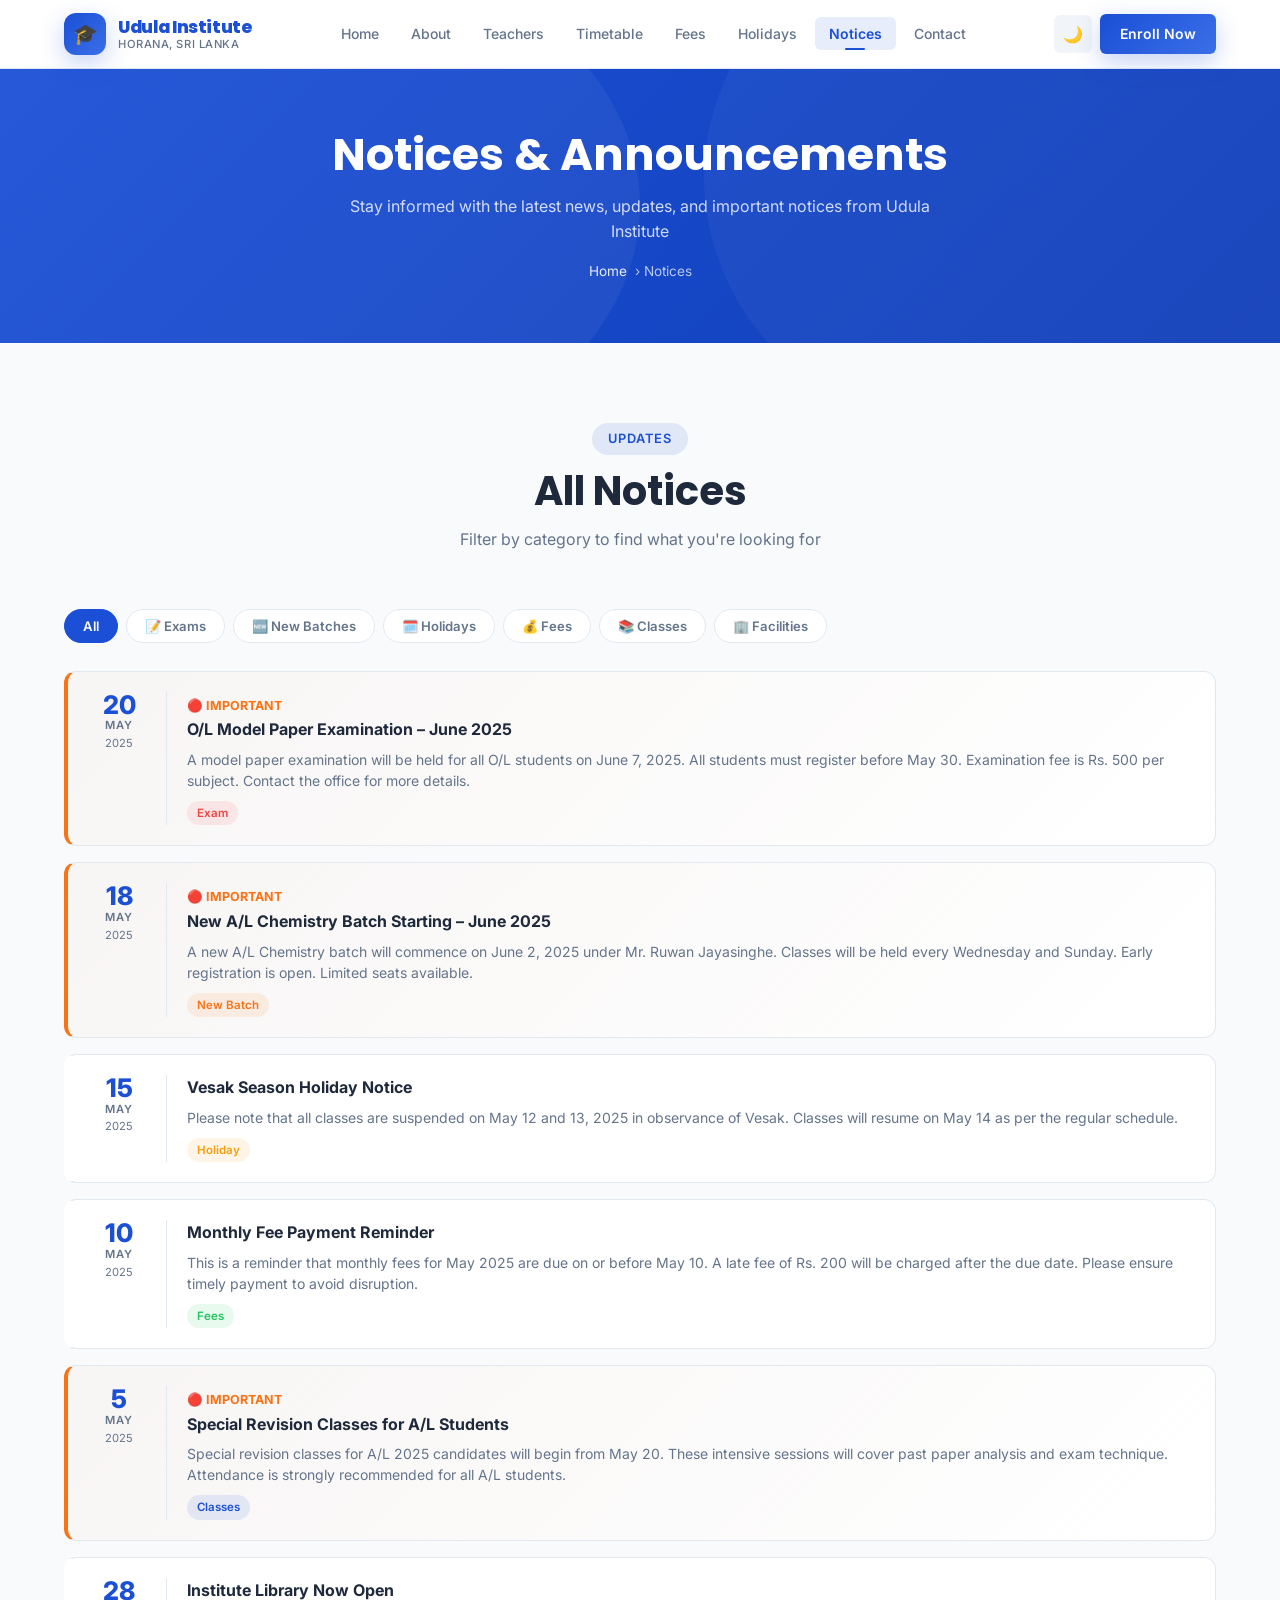
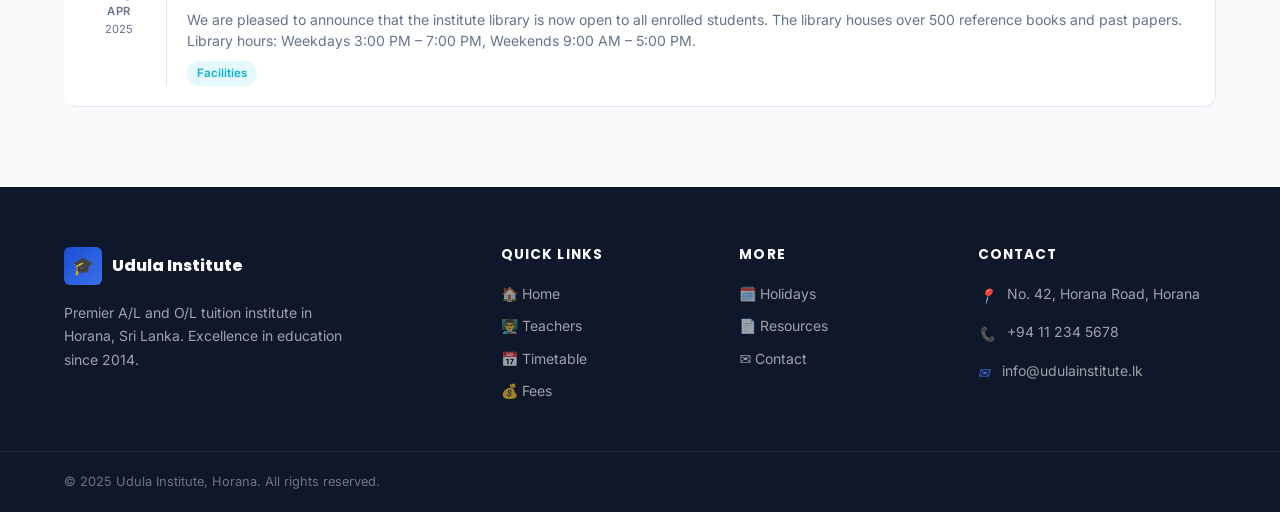
==== notices.html @ add6469d "Main Html Pages Done" ====
<!DOCTYPE html>
<html lang="en" data-theme="light">
<head>
  <meta charset="UTF-8" />
  <meta name="viewport" content="width=device-width, initial-scale=1.0" />
  <meta name="description" content="Latest notices and announcements from Udula Institute, Horana – exam alerts, new batches, holiday notices, and more." />
  <title>Notices & Announcements – Udula Institute | Horana</title>
  <link rel="icon" type="image/svg+xml" href="assets/images/favicon.svg" />
  <link rel="stylesheet" href="assets/css/style.css" />
  <link rel="stylesheet" href="assets/css/animations.css" />
</head>
<body data-page="notices">

  <nav class="navbar" id="mainNav">
    <div class="nav-container">
      <a href="index.html" class="nav-logo">
        <div class="nav-logo-icon">🎓</div>
        <div class="nav-logo-text">
          <span class="nav-logo-name">Udula Institute</span>
          <span class="nav-logo-sub">Horana, Sri Lanka</span>
        </div>
      </a>
      <ul class="nav-links">
        <li><a href="index.html" class="nav-link">Home</a></li>
        <li><a href="about.html" class="nav-link">About</a></li>
        <li><a href="teachers.html" class="nav-link">Teachers</a></li>
        <li><a href="timetable.html" class="nav-link">Timetable</a></li>
        <li><a href="fees.html" class="nav-link">Fees</a></li>
        <li><a href="holidays.html" class="nav-link">Holidays</a></li>
        <li><a href="notices.html" class="nav-link">Notices</a></li>
        <li><a href="contact.html" class="nav-link">Contact</a></li>
      </ul>
      <div class="nav-actions">
        <button class="theme-toggle" id="themeToggle">🌙</button>
        <a href="contact.html" class="nav-cta">Enroll Now</a>
        <button class="hamburger" id="hamburger" aria-label="Open menu" aria-expanded="false"><span></span><span></span><span></span></button>
      </div>
    </div>
    <div class="mobile-menu" id="mobileMenu">
      <a href="index.html" class="nav-link">Home</a>
      <a href="about.html" class="nav-link">About</a>
      <a href="teachers.html" class="nav-link">Teachers</a>
      <a href="timetable.html" class="nav-link">Timetable</a>
      <a href="fees.html" class="nav-link">Fees</a>
      <a href="holidays.html" class="nav-link">Holidays</a>
      <a href="notices.html" class="nav-link">Notices</a>
      <a href="contact.html" class="nav-link">Contact</a>
    </div>
  </nav>

  <div class="page-header">
    <h1>Notices & Announcements</h1>
    <p>Stay informed with the latest news, updates, and important notices from Udula Institute</p>
    <div class="breadcrumb"><a href="index.html">Home</a> › Notices</div>
  </div>

  <main>
    <section class="section" id="noticesSection">
      <div class="container">
        <div class="section-header">
          <span class="section-tag">Updates</span>
          <h2 class="section-title">All Notices</h2>
          <p class="section-sub">Filter by category to find what you're looking for</p>
        </div>

        <!-- Filter Bar -->
        <div class="filter-bar" id="noticeFilterBar">
          <button class="filter-btn active" data-filter="All" id="filterAll">All</button>
          <button class="filter-btn" data-filter="Exam" id="filterExam">📝 Exams</button>
          <button class="filter-btn" data-filter="New Batch" id="filterNewBatch">🆕 New Batches</button>
          <button class="filter-btn" data-filter="Holiday" id="filterHoliday">🗓️ Holidays</button>
          <button class="filter-btn" data-filter="Fees" id="filterFees">💰 Fees</button>
          <button class="filter-btn" data-filter="Classes" id="filterClasses">📚 Classes</button>
          <button class="filter-btn" data-filter="Facilities" id="filterFacilities">🏢 Facilities</button>
        </div>

        <div class="announcements-grid" id="noticesContainer">
          <div class="skeleton" style="height:110px;border-radius:12px;"></div>
          <div class="skeleton" style="height:110px;border-radius:12px;"></div>
          <div class="skeleton" style="height:110px;border-radius:12px;"></div>
          <div class="skeleton" style="height:110px;border-radius:12px;"></div>
        </div>
      </div>
    </section>
  </main>

  <footer class="footer">
    <div class="container">
      <div class="footer-grid">
        <div class="footer-brand">
          <div class="footer-logo"><div class="footer-logo-icon">🎓</div><span class="footer-logo-name">Udula Institute</span></div>
          <p>Premier A/L and O/L tuition institute in Horana, Sri Lanka. Excellence in education since 2014.</p>
        </div>
        <div class="footer-col"><h4>Quick Links</h4><ul class="footer-links">
          <li><a href="index.html" class="footer-link">🏠 Home</a></li>
          <li><a href="teachers.html" class="footer-link">👨‍🏫 Teachers</a></li>
          <li><a href="timetable.html" class="footer-link">📅 Timetable</a></li>
          <li><a href="fees.html" class="footer-link">💰 Fees</a></li>
        </ul></div>
        <div class="footer-col"><h4>More</h4><ul class="footer-links">
          <li><a href="holidays.html" class="footer-link">🗓️ Holidays</a></li>
          <li><a href="resources.html" class="footer-link">📄 Resources</a></li>
          <li><a href="contact.html" class="footer-link">✉️ Contact</a></li>
        </ul></div>
        <div class="footer-col"><h4>Contact</h4>
          <div class="footer-contact-item"><i>📍</i><span>No. 42, Horana Road, Horana</span></div>
          <div class="footer-contact-item"><i>📞</i><span>+94 11 234 5678</span></div>
          <div class="footer-contact-item"><i>✉️</i><span>info@udulainstitute.lk</span></div>
        </div>
      </div>
    </div>
    <div class="footer-bottom">
      <div class="container" style="display:flex;justify-content:space-between;flex-wrap:wrap;gap:12px;width:100%;">
        <span>© 2025 Udula Institute, Horana. All rights reserved.</span>
      </div>
    </div>
  </footer>

  <script src="assets/js/main.js"></script>
  <script src="assets/js/pages.js"></script>
</body>
</html>
---- assets/css/style.css ----
/* ===================================================
   Udula Institute - Main Stylesheet
   Modern Education UI - Professional & Clean
   =================================================== */

/* ---- Google Fonts ---- */
@import url('https://fonts.googleapis.com/css2?family=Inter:wght@300;400;500;600;700;800;900&family=Poppins:wght@400;500;600;700;800&display=swap');

/* ---- CSS Custom Properties (Design Tokens) ---- */
:root {
  /* Color Palette */
  --primary: #1a4fd6;
  --primary-dark: #1240b8;
  --primary-light: #3b6fe8;
  --secondary: #f97316;
  --secondary-dark: #ea6906;
  --accent: #06b6d4;
  --success: #22c55e;
  --warning: #f59e0b;
  --danger: #ef4444;

  /* Neutral Colors */
  --white: #ffffff;
  --gray-50: #f8fafc;
  --gray-100: #f1f5f9;
  --gray-200: #e2e8f0;
  --gray-300: #cbd5e1;
  --gray-400: #94a3b8;
  --gray-500: #64748b;
  --gray-600: #475569;
  --gray-700: #334155;
  --gray-800: #1e293b;
  --gray-900: #0f172a;

  /* Dark Mode Colors */
  --dark-bg: #0f172a;
  --dark-surface: #1e293b;
  --dark-card: #253047;
  --dark-border: #334155;
  --dark-text: #e2e8f0;
  --dark-text-muted: #94a3b8;

  /* Typography */
  --font-primary: 'Inter', system-ui, sans-serif;
  --font-heading: 'Poppins', system-ui, sans-serif;

  /* Spacing */
  --section-padding: 80px 0;
  --container-max: 1200px;

  /* Shadows */
  --shadow-sm: 0 1px 3px rgba(0,0,0,0.08);
  --shadow-md: 0 4px 16px rgba(0,0,0,0.1);
  --shadow-lg: 0 8px 32px rgba(0,0,0,0.12);
  --shadow-xl: 0 20px 60px rgba(0,0,0,0.15);
  --shadow-primary: 0 8px 24px rgba(26,79,214,0.25);

  /* Border Radius */
  --radius-sm: 6px;
  --radius-md: 12px;
  --radius-lg: 20px;
  --radius-xl: 28px;
  --radius-full: 9999px;

  /* Transitions */
  --transition: 0.3s ease;
  --transition-fast: 0.15s ease;
  --transition-slow: 0.5s ease;

  /* Active theme (light by default) */
  --bg: var(--gray-50);
  --surface: var(--white);
  --card-bg: var(--white);
  --text: var(--gray-800);
  --text-muted: var(--gray-500);
  --border: var(--gray-200);
  --nav-bg: rgba(255,255,255,0.95);
}

/* ---- Dark Mode ---- */
[data-theme="dark"] {
  --bg: var(--dark-bg);
  --surface: var(--dark-surface);
  --card-bg: var(--dark-card);
  --text: var(--dark-text);
  --text-muted: var(--dark-text-muted);
  --border: var(--dark-border);
  --nav-bg: rgba(15,23,42,0.95);
  --gray-100: #1e293b;
  --gray-200: #334155;
  --gray-50: #0f172a;
}

/* ---- Base Reset & Body ---- */
*, *::before, *::after {
  margin: 0;
  padding: 0;
  box-sizing: border-box;
}

html {
  scroll-behavior: smooth;
  font-size: 16px;
}

body {
  font-family: var(--font-primary);
  background-color: var(--bg);
  color: var(--text);
  line-height: 1.6;
  transition: background-color var(--transition), color var(--transition);
  overflow-x: hidden;
}

img { max-width: 100%; height: auto; display: block; }
a { text-decoration: none; color: inherit; }
ul { list-style: none; }
button { cursor: pointer; font-family: inherit; }

/* ---- Typography ---- */
h1, h2, h3, h4, h5, h6 {
  font-family: var(--font-heading);
  font-weight: 700;
  line-height: 1.2;
  color: var(--text);
}

/* ---- Container ---- */
.container {
  max-width: var(--container-max);
  margin: 0 auto;
  padding: 0 24px;
}

/* ===================================================
   NAVBAR
   =================================================== */
.navbar {
  position: fixed;
  top: 0;
  left: 0;
  right: 0;
  z-index: 1000;
  background: var(--nav-bg);
  backdrop-filter: blur(16px);
  -webkit-backdrop-filter: blur(16px);
  border-bottom: 1px solid var(--border);
  transition: all var(--transition);
}

.navbar.scrolled {
  box-shadow: var(--shadow-md);
}

.nav-container {
  max-width: var(--container-max);
  margin: 0 auto;
  padding: 0 24px;
  display: flex;
  align-items: center;
  justify-content: space-between;
  height: 68px;
}

.nav-logo {
  display: flex;
  align-items: center;
  gap: 12px;
  text-decoration: none;
}

.nav-logo-icon {
  width: 42px;
  height: 42px;
  background: linear-gradient(135deg, var(--primary), var(--primary-light));
  border-radius: var(--radius-md);
  display: flex;
  align-items: center;
  justify-content: center;
  color: white;
  font-size: 20px;
  box-shadow: var(--shadow-primary);
  flex-shrink: 0;
}

.nav-logo-text {
  display: flex;
  flex-direction: column;
  line-height: 1.1;
}

.nav-logo-name {
  font-family: var(--font-heading);
  font-size: 1.1rem;
  font-weight: 800;
  color: var(--primary);
  letter-spacing: -0.02em;
}

.nav-logo-sub {
  font-size: 0.7rem;
  color: var(--text-muted);
  font-weight: 500;
  letter-spacing: 0.05em;
  text-transform: uppercase;
}

.nav-links {
  display: flex;
  align-items: center;
  gap: 4px;
}

.nav-link {
  padding: 8px 14px;
  border-radius: var(--radius-sm);
  font-size: 0.875rem;
  font-weight: 500;
  color: var(--text-muted);
  transition: all var(--transition-fast);
  position: relative;
}

.nav-link:hover {
  color: var(--primary);
  background: rgba(26,79,214,0.07);
}

.nav-link.active {
  color: var(--primary);
  background: rgba(26,79,214,0.1);
  font-weight: 600;
}

.nav-link.active::after {
  content: '';
  position: absolute;
  bottom: 0;
  left: 50%;
  transform: translateX(-50%);
  width: 20px;
  height: 2px;
  background: var(--primary);
  border-radius: var(--radius-full);
}

.nav-actions {
  display: flex;
  align-items: center;
  gap: 8px;
}

.theme-toggle {
  width: 38px;
  height: 38px;
  border: none;
  background: var(--gray-100);
  border-radius: var(--radius-sm);
  display: flex;
  align-items: center;
  justify-content: center;
  color: var(--text-muted);
  font-size: 1rem;
  transition: all var(--transition-fast);
}

.theme-toggle:hover {
  background: var(--gray-200);
  color: var(--text);
}

.nav-cta {
  padding: 9px 20px;
  background: linear-gradient(135deg, var(--primary), var(--primary-light));
  color: white;
  border: none;
  border-radius: var(--radius-sm);
  font-size: 0.875rem;
  font-weight: 600;
  transition: all var(--transition-fast);
  box-shadow: var(--shadow-primary);
  text-decoration: none;
}

.nav-cta:hover {
  transform: translateY(-1px);
  box-shadow: 0 12px 28px rgba(26,79,214,0.3);
}

/* Hamburger */
.hamburger {
  display: none;
  flex-direction: column;
  gap: 5px;
  background: none;
  border: none;
  padding: 6px;
  border-radius: var(--radius-sm);
}

.hamburger span {
  display: block;
  width: 24px;
  height: 2px;
  background: var(--text);
  border-radius: 2px;
  transition: all var(--transition-fast);
}

.hamburger.open span:nth-child(1) { transform: translateY(7px) rotate(45deg); }
.hamburger.open span:nth-child(2) { opacity: 0; }
.hamburger.open span:nth-child(3) { transform: translateY(-7px) rotate(-45deg); }

/* Mobile Menu */
.mobile-menu {
  display: none;
  position: fixed;
  top: 68px;
  left: 0;
  right: 0;
  background: var(--surface);
  border-bottom: 1px solid var(--border);
  padding: 16px 24px;
  z-index: 999;
  box-shadow: var(--shadow-lg);
  flex-direction: column;
  gap: 4px;
}

.mobile-menu.open { display: flex; }
.mobile-menu .nav-link { padding: 12px 16px; font-size: 0.95rem; }

/* ===================================================
   PAGE HEADER (Inner Pages)
   =================================================== */
.page-header {
  margin-top: 68px;
  background: linear-gradient(135deg, var(--primary) 0%, var(--primary-dark) 100%);
  padding: 60px 24px;
  text-align: center;
  color: white;
  position: relative;
  overflow: hidden;
}

.page-header::before {
  content: '';
  position: absolute;
  top: -50%;
  left: -10%;
  width: 60%;
  height: 200%;
  background: rgba(255,255,255,0.05);
  border-radius: 50%;
  pointer-events: none;
}

.page-header::after {
  content: '';
  position: absolute;
  bottom: -40%;
  right: -5%;
  width: 50%;
  height: 200%;
  background: rgba(255,255,255,0.04);
  border-radius: 50%;
  pointer-events: none;
}

.page-header h1 {
  font-size: clamp(1.8rem, 4vw, 2.8rem);
  color: white;
  margin-bottom: 12px;
  position: relative;
  z-index: 1;
}

.page-header p {
  font-size: 1rem;
  color: rgba(255,255,255,0.8);
  max-width: 600px;
  margin: 0 auto;
  position: relative;
  z-index: 1;
}

.breadcrumb {
  display: flex;
  align-items: center;
  justify-content: center;
  gap: 8px;
  margin-top: 16px;
  font-size: 0.85rem;
  color: rgba(255,255,255,0.7);
  position: relative;
  z-index: 1;
}

.breadcrumb a { color: rgba(255,255,255,0.9); }
.breadcrumb a:hover { color: white; }

/* ===================================================
   SECTION STYLES
   =================================================== */
.section {
  padding: var(--section-padding);
}

.section-alt { background: var(--gray-50); }
[data-theme="dark"] .section-alt { background: var(--dark-surface); }

.section-header {
  text-align: center;
  margin-bottom: 56px;
}

.section-tag {
  display: inline-block;
  padding: 6px 16px;
  background: rgba(26,79,214,0.1);
  color: var(--primary);
  border-radius: var(--radius-full);
  font-size: 0.8rem;
  font-weight: 600;
  letter-spacing: 0.08em;
  text-transform: uppercase;
  margin-bottom: 12px;
}

.section-title {
  font-size: clamp(1.8rem, 3.5vw, 2.5rem);
  color: var(--text);
  margin-bottom: 12px;
}

.section-sub {
  color: var(--text-muted);
  font-size: 1rem;
  max-width: 560px;
  margin: 0 auto;
}

/* ===================================================
   HERO SECTION (Homepage)
   =================================================== */
.hero {
  margin-top: 68px;
  min-height: calc(100vh - 68px);
  background: linear-gradient(135deg, #0f1f6e 0%, #1a4fd6 50%, #1e6ef4 100%);
  display: flex;
  align-items: center;
  position: relative;
  overflow: hidden;
}

.hero-bg-pattern {
  position: absolute;
  inset: 0;
  background-image:
    radial-gradient(circle at 20% 50%, rgba(255,255,255,0.06) 0%, transparent 50%),
    radial-gradient(circle at 80% 20%, rgba(255,255,255,0.04) 0%, transparent 40%),
    radial-gradient(circle at 60% 80%, rgba(249,115,22,0.12) 0%, transparent 40%);
  pointer-events: none;
}

.hero-grid {
  position: absolute;
  inset: 0;
  background-image: linear-gradient(rgba(255,255,255,0.03) 1px, transparent 1px),
                    linear-gradient(90deg, rgba(255,255,255,0.03) 1px, transparent 1px);
  background-size: 60px 60px;
  pointer-events: none;
}

.hero-container {
  max-width: var(--container-max);
  margin: 0 auto;
  padding: 60px 24px;
  display: grid;
  grid-template-columns: 1fr 1fr;
  gap: 60px;
  align-items: center;
  position: relative;
  z-index: 1;
}

.hero-badge {
  display: inline-flex;
  align-items: center;
  gap: 8px;
  padding: 8px 16px;
  background: rgba(255,255,255,0.15);
  backdrop-filter: blur(8px);
  border: 1px solid rgba(255,255,255,0.2);
  border-radius: var(--radius-full);
  color: white;
  font-size: 0.8rem;
  font-weight: 600;
  margin-bottom: 24px;
  letter-spacing: 0.03em;
}

.hero-badge span { color: #fbbf24; }

.hero-title {
  font-size: clamp(2rem, 4.5vw, 3.6rem);
  color: white;
  line-height: 1.1;
  margin-bottom: 20px;
  letter-spacing: -0.02em;
}

.hero-title .highlight {
  color: #fbbf24;
  position: relative;
}

.hero-desc {
  font-size: 1.05rem;
  color: rgba(255,255,255,0.8);
  margin-bottom: 36px;
  line-height: 1.7;
}

.hero-actions {
  display: flex;
  gap: 14px;
  flex-wrap: wrap;
}

.btn {
  display: inline-flex;
  align-items: center;
  gap: 8px;
  padding: 13px 28px;
  border-radius: var(--radius-md);
  font-weight: 600;
  font-size: 0.9rem;
  transition: all var(--transition);
  border: 2px solid transparent;
  text-decoration: none;
}

.btn-primary {
  background: white;
  color: var(--primary);
  box-shadow: 0 8px 24px rgba(0,0,0,0.15);
}

.btn-primary:hover {
  transform: translateY(-2px);
  box-shadow: 0 16px 36px rgba(0,0,0,0.2);
}

.btn-outline-white {
  background: transparent;
  color: white;
  border-color: rgba(255,255,255,0.4);
}

.btn-outline-white:hover {
  background: rgba(255,255,255,0.1);
  border-color: white;
}

.btn-blue {
  background: linear-gradient(135deg, var(--primary), var(--primary-light));
  color: white;
  box-shadow: var(--shadow-primary);
}

.btn-blue:hover {
  transform: translateY(-2px);
  box-shadow: 0 12px 30px rgba(26,79,214,0.35);
}

.btn-outline {
  background: transparent;
  color: var(--primary);
  border-color: var(--primary);
}

.btn-outline:hover {
  background: var(--primary);
  color: white;
}

/* Hero Stats */
.hero-stats {
  display: flex;
  gap: 28px;
  margin-top: 40px;
  padding-top: 32px;
  border-top: 1px solid rgba(255,255,255,0.15);
}

.stat-item { text-align: center; }
.stat-num {
  font-size: 1.8rem;
  font-weight: 800;
  color: white;
  font-family: var(--font-heading);
}
.stat-label {
  font-size: 0.75rem;
  color: rgba(255,255,255,0.65);
  margin-top: 2px;
  font-weight: 500;
}

/* Hero Visual */
.hero-visual {
  display: flex;
  justify-content: center;
  align-items: center;
}

.hero-card-stack {
  position: relative;
  width: 400px;
  height: 420px;
}

.h-card {
  position: absolute;
  background: rgba(255,255,255,0.12);
  backdrop-filter: blur(16px);
  border: 1px solid rgba(255,255,255,0.2);
  border-radius: var(--radius-xl);
  padding: 24px;
  color: white;
}

.h-card-main {
  width: 320px;
  top: 50%;
  left: 50%;
  transform: translate(-50%, -50%);
  z-index: 3;
  background: rgba(255,255,255,0.18);
}

.h-card-back1 {
  width: 280px;
  top: 20px;
  left: 10px;
  z-index: 1;
  opacity: 0.5;
}

.h-card-back2 {
  width: 280px;
  bottom: 20px;
  right: 10px;
  z-index: 2;
  opacity: 0.7;
}

.h-card-icon {
  width: 48px;
  height: 48px;
  background: rgba(255,255,255,0.2);
  border-radius: var(--radius-md);
  display: flex;
  align-items: center;
  justify-content: center;
  font-size: 1.5rem;
  margin-bottom: 16px;
}

.h-card-title { font-size: 1rem; font-weight: 700; margin-bottom: 8px; }
.h-card-sub { font-size: 0.8rem; color: rgba(255,255,255,0.7); margin-bottom: 16px; }

.h-card-list { display: flex; flex-direction: column; gap: 8px; }
.h-card-item {
  display: flex;
  align-items: center;
  gap: 8px;
  font-size: 0.82rem;
  color: rgba(255,255,255,0.85);
}
.h-card-dot {
  width: 8px;
  height: 8px;
  border-radius: 50%;
  flex-shrink: 0;
}

/* Floating animation */
@keyframes float {
  0%, 100% { transform: translate(-50%, -50%) translateY(0); }
  50% { transform: translate(-50%, -50%) translateY(-12px); }
}
.h-card-main { animation: float 4s ease-in-out infinite; }

/* ===================================================
   FEATURES / QUICK LINKS (Homepage)
   =================================================== */
.quick-links-grid {
  display: grid;
  grid-template-columns: repeat(auto-fit, minmax(200px, 1fr));
  gap: 20px;
}

.quick-link-card {
  background: var(--card-bg);
  border: 1px solid var(--border);
  border-radius: var(--radius-lg);
  padding: 28px 24px;
  text-align: center;
  text-decoration: none;
  color: var(--text);
  transition: all var(--transition);
  position: relative;
  overflow: hidden;
}

.quick-link-card::before {
  content: '';
  position: absolute;
  top: 0;
  left: 0;
  right: 0;
  height: 3px;
  background: linear-gradient(135deg, var(--primary), var(--accent));
  transform: scaleX(0);
  transition: transform var(--transition);
}

.quick-link-card:hover::before { transform: scaleX(1); }

.quick-link-card:hover {
  transform: translateY(-6px);
  box-shadow: var(--shadow-lg);
  border-color: var(--primary);
}

.ql-icon {
  width: 56px;
  height: 56px;
  border-radius: var(--radius-md);
  display: flex;
  align-items: center;
  justify-content: center;
  font-size: 1.6rem;
  margin: 0 auto 16px;
  transition: transform var(--transition);
}

.quick-link-card:hover .ql-icon { transform: scale(1.1); }

.ql-title {
  font-size: 0.95rem;
  font-weight: 700;
  margin-bottom: 6px;
}

.ql-desc {
  font-size: 0.8rem;
  color: var(--text-muted);
  line-height: 1.4;
}

/* ===================================================
   ANNOUNCEMENTS
   =================================================== */
.announcements-grid {
  display: grid;
  gap: 16px;
}

.announcement-card {
  background: var(--card-bg);
  border: 1px solid var(--border);
  border-radius: var(--radius-md);
  padding: 20px 24px;
  display: flex;
  gap: 20px;
  align-items: flex-start;
  transition: all var(--transition-fast);
  border-left: 4px solid transparent;
}

.announcement-card:hover {
  box-shadow: var(--shadow-md);
  border-left-color: var(--primary);
}

.announcement-card.important {
  border-left-color: var(--secondary);
  background: linear-gradient(135deg, rgba(249,115,22,0.03), var(--card-bg));
}

.ann-date {
  flex-shrink: 0;
  text-align: center;
  min-width: 54px;
}

.ann-day { font-size: 1.6rem; font-weight: 800; color: var(--primary); line-height: 1; }
.ann-month { font-size: 0.7rem; font-weight: 600; color: var(--text-muted); text-transform: uppercase; letter-spacing: 0.08em; }
.ann-year { font-size: 0.7rem; color: var(--text-muted); }

.ann-divider {
  width: 1px;
  background: var(--border);
  align-self: stretch;
  flex-shrink: 0;
}

.ann-body { flex: 1; }
.ann-title { font-size: 1rem; font-weight: 700; margin-bottom: 6px; color: var(--text); }
.ann-text { font-size: 0.875rem; color: var(--text-muted); line-height: 1.5; }

.ann-badge {
  display: inline-block;
  padding: 3px 10px;
  border-radius: var(--radius-full);
  font-size: 0.72rem;
  font-weight: 600;
  margin-top: 10px;
}

.badge-exam { background: rgba(239,68,68,0.1); color: var(--danger); }
.badge-holiday { background: rgba(245,158,11,0.1); color: var(--warning); }
.badge-fees { background: rgba(34,197,94,0.1); color: var(--success); }
.badge-classes { background: rgba(26,79,214,0.1); color: var(--primary); }
.badge-facilities { background: rgba(6,182,212,0.1); color: var(--accent); }
.badge-new { background: rgba(249,115,22,0.1); color: var(--secondary); }

/* ===================================================
   TEACHER CARDS
   =================================================== */
.teachers-grid {
  display: grid;
  grid-template-columns: repeat(auto-fill, minmax(280px, 1fr));
  gap: 24px;
}

.teacher-card {
  background: var(--card-bg);
  border: 1px solid var(--border);
  border-radius: var(--radius-lg);
  overflow: hidden;
  transition: all var(--transition);
}

.teacher-card:hover {
  transform: translateY(-6px);
  box-shadow: var(--shadow-lg);
}

.teacher-card-top {
  height: 100px;
  display: flex;
  align-items: flex-end;
  justify-content: center;
  padding-bottom: 0;
  position: relative;
}

.teacher-avatar {
  width: 88px;
  height: 88px;
  border-radius: 50%;
  border: 4px solid var(--card-bg);
  background: var(--gray-100);
  display: flex;
  align-items: center;
  justify-content: center;
  font-size: 2rem;
  font-weight: 700;
  color: white;
  margin-top: -44px;
  position: relative;
  z-index: 1;
  overflow: hidden;
  flex-shrink: 0;
}

.teacher-avatar img {
  width: 100%;
  height: 100%;
  object-fit: cover;
}

.teacher-card-body {
  padding: 16px 20px 20px;
  text-align: center;
}

.teacher-name { font-size: 1rem; font-weight: 700; margin-bottom: 4px; }

.teacher-subject {
  display: inline-block;
  padding: 4px 12px;
  background: rgba(26,79,214,0.1);
  color: var(--primary);
  border-radius: var(--radius-full);
  font-size: 0.78rem;
  font-weight: 600;
  margin-bottom: 12px;
}

.teacher-qual { font-size: 0.8rem; color: var(--text-muted); margin-bottom: 4px; }
.teacher-exp {
  font-size: 0.78rem;
  color: var(--text-muted);
  display: flex;
  align-items: center;
  justify-content: center;
  gap: 4px;
  margin-bottom: 12px;
}

.teacher-bio {
  font-size: 0.82rem;
  color: var(--text-muted);
  line-height: 1.5;
  border-top: 1px solid var(--border);
  padding-top: 12px;
  text-align: left;
}

/* Tab System */
.tabs {
  display: flex;
  gap: 8px;
  margin-bottom: 36px;
  background: var(--gray-100);
  padding: 4px;
  border-radius: var(--radius-md);
  width: fit-content;
}

.tab-btn {
  padding: 10px 24px;
  border: none;
  background: transparent;
  border-radius: var(--radius-sm);
  font-size: 0.875rem;
  font-weight: 600;
  color: var(--text-muted);
  transition: all var(--transition-fast);
}

.tab-btn.active {
  background: var(--primary);
  color: white;
  box-shadow: var(--shadow-primary);
}

.tab-btn:hover:not(.active) {
  background: var(--gray-200);
  color: var(--text);
}

.tab-content { display: none; }
.tab-content.active { display: block; }

/* ===================================================
   STREAM BADGE for Teacher Cards
   =================================================== */
.stream-badge-al {
  background: rgba(26,79,214,0.08);
  color: var(--primary);
}
.stream-badge-ol {
  background: rgba(6,182,212,0.1);
  color: var(--accent);
}

/* ===================================================
   TIMETABLE
   =================================================== */
.timetable-wrapper {
  overflow-x: auto;
  border-radius: var(--radius-lg);
  box-shadow: var(--shadow-md);
  border: 1px solid var(--border);
}

table {
  width: 100%;
  border-collapse: collapse;
  background: var(--card-bg);
  font-size: 0.875rem;
}

thead {
  background: linear-gradient(135deg, var(--primary), var(--primary-light));
  color: white;
}

thead th {
  padding: 14px 16px;
  text-align: left;
  font-weight: 600;
  font-size: 0.8rem;
  letter-spacing: 0.05em;
  text-transform: uppercase;
  color: white;
}

tbody tr {
  border-bottom: 1px solid var(--border);
  transition: background var(--transition-fast);
}

tbody tr:hover { background: rgba(26,79,214,0.04); }
tbody tr:last-child { border-bottom: none; }

tbody td {
  padding: 14px 16px;
  color: var(--text);
  vertical-align: middle;
}

.tt-day {
  font-weight: 700;
  color: var(--primary);
}

.tt-subject {
  font-weight: 600;
}

.tt-teacher { color: var(--text-muted); font-size: 0.82rem; }
.tt-hall { color: var(--text-muted); font-size: 0.82rem; }

.medium-badge {
  display: inline-block;
  padding: 3px 10px;
  border-radius: var(--radius-full);
  font-size: 0.72rem;
  font-weight: 600;
}

.medium-sinhala { background: rgba(34,197,94,0.1); color: var(--success); }
.medium-english { background: rgba(6,182,212,0.1); color: var(--accent); }

/* Group Headers in table */
.group-header td {
  background: var(--gray-100);
  font-weight: 700;
  font-size: 0.8rem;
  letter-spacing: 0.05em;
  text-transform: uppercase;
  color: var(--text-muted);
  padding: 10px 16px;
}
[data-theme="dark"] .group-header td { background: var(--dark-card); }

/* ===================================================
   FEES TABLE
   =================================================== */
.fee-table-card {
  background: var(--card-bg);
  border: 1px solid var(--border);
  border-radius: var(--radius-lg);
  overflow: hidden;
  box-shadow: var(--shadow-md);
  margin-bottom: 32px;
}

.fee-table-header {
  padding: 20px 24px;
  background: linear-gradient(135deg, var(--primary), var(--primary-light));
  color: white;
  display: flex;
  align-items: center;
  gap: 12px;
}

.fee-table-header h3 { font-size: 1.1rem; color: white; }
.fee-table-header p { font-size: 0.82rem; color: rgba(255,255,255,0.8); }

.fee-badge-total {
  background: rgba(255,255,255,0.2);
  color: white;
  padding: 2px 10px;
  border-radius: var(--radius-full);
  font-size: 0.75rem;
  font-weight: 600;
}

.payment-info-card {
  background: var(--card-bg);
  border: 1px solid var(--border);
  border-radius: var(--radius-lg);
  padding: 28px;
  display: grid;
  grid-template-columns: repeat(auto-fit, minmax(240px, 1fr));
  gap: 24px;
}

.payment-info-item { }
.payment-info-label {
  font-size: 0.75rem;
  font-weight: 700;
  letter-spacing: 0.06em;
  text-transform: uppercase;
  color: var(--text-muted);
  margin-bottom: 8px;
  display: flex;
  align-items: center;
  gap: 8px;
}
.payment-info-value { font-size: 0.9rem; color: var(--text); font-weight: 500; }
.payment-info-value li { margin-bottom: 4px; }

/* ===================================================
   HOLIDAYS PAGE
   =================================================== */
.holiday-grid {
  display: grid;
  grid-template-columns: repeat(auto-fill, minmax(300px, 1fr));
  gap: 16px;
}

.holiday-card {
  background: var(--card-bg);
  border: 1px solid var(--border);
  border-radius: var(--radius-md);
  padding: 20px;
  display: flex;
  gap: 16px;
  align-items: flex-start;
  transition: all var(--transition-fast);
}

.holiday-card:hover {
  box-shadow: var(--shadow-md);
  transform: translateY(-2px);
}

.holiday-date-box {
  flex-shrink: 0;
  width: 56px;
  height: 64px;
  border-radius: var(--radius-md);
  display: flex;
  flex-direction: column;
  align-items: center;
  justify-content: center;
  background: rgba(26,79,214,0.08);
}

.hd-day { font-size: 1.5rem; font-weight: 800; color: var(--primary); line-height: 1; }
.hd-month { font-size: 0.65rem; font-weight: 700; color: var(--text-muted); text-transform: uppercase; letter-spacing: 0.05em; }

.holiday-info { flex: 1; }
.holiday-name { font-size: 0.95rem; font-weight: 700; margin-bottom: 4px; }
.holiday-type-badge {
  display: inline-block;
  padding: 3px 10px;
  border-radius: var(--radius-full);
  font-size: 0.72rem;
  font-weight: 600;
  margin-bottom: 6px;
}

.type-public { background: rgba(239,68,68,0.1); color: var(--danger); }
.type-poya { background: rgba(249,115,22,0.1); color: var(--secondary); }
.type-term { background: rgba(34,197,94,0.1); color: var(--success); }

.holiday-note { font-size: 0.8rem; color: var(--text-muted); }

/* Term Break Cards */
.term-break-card {
  background: linear-gradient(135deg, rgba(26,79,214,0.08), rgba(6,182,212,0.06));
  border: 1px solid rgba(26,79,214,0.15);
  border-radius: var(--radius-lg);
  padding: 24px;
  display: flex;
  justify-content: space-between;
  align-items: center;
  gap: 16px;
  flex-wrap: wrap;
  transition: all var(--transition-fast);
}

.term-break-card:hover { box-shadow: var(--shadow-md); }

.tb-dates { font-size: 1rem; font-weight: 700; color: var(--primary); }
.tb-name { font-size: 1rem; font-weight: 700; color: var(--text); }
.tb-note { font-size: 0.85rem; color: var(--text-muted); }

/* ===================================================
   CONTACT PAGE
   =================================================== */
.contact-grid {
  display: grid;
  grid-template-columns: 1fr 1.2fr;
  gap: 40px;
  align-items: start;
}

.contact-info-card {
  background: linear-gradient(135deg, var(--primary), var(--primary-dark));
  border-radius: var(--radius-lg);
  padding: 36px;
  color: white;
  height: fit-content;
}

.contact-info-title { font-size: 1.4rem; color: white; margin-bottom: 8px; }
.contact-info-sub { font-size: 0.88rem; color: rgba(255,255,255,0.75); margin-bottom: 32px; }

.contact-detail {
  display: flex;
  gap: 16px;
  align-items: flex-start;
  margin-bottom: 24px;
}

.contact-icon {
  width: 44px;
  height: 44px;
  background: rgba(255,255,255,0.15);
  border-radius: var(--radius-md);
  display: flex;
  align-items: center;
  justify-content: center;
  font-size: 1.1rem;
  flex-shrink: 0;
}

.contact-detail-label { font-size: 0.75rem; color: rgba(255,255,255,0.65); font-weight: 600; letter-spacing: 0.05em; text-transform: uppercase; }
.contact-detail-value { font-size: 0.92rem; color: white; margin-top: 4px; font-weight: 500; }

.social-links {
  display: flex;
  gap: 10px;
  margin-top: 32px;
  padding-top: 24px;
  border-top: 1px solid rgba(255,255,255,0.15);
}

.social-link {
  width: 38px;
  height: 38px;
  background: rgba(255,255,255,0.15);
  border-radius: var(--radius-md);
  display: flex;
  align-items: center;
  justify-content: center;
  color: white;
  font-size: 1rem;
  transition: all var(--transition-fast);
}

.social-link:hover { background: rgba(255,255,255,0.25); transform: translateY(-2px); }

.contact-form-card {
  background: var(--card-bg);
  border: 1px solid var(--border);
  border-radius: var(--radius-lg);
  padding: 36px;
  box-shadow: var(--shadow-md);
}

.form-title { font-size: 1.3rem; font-weight: 700; margin-bottom: 6px; }
.form-sub { font-size: 0.875rem; color: var(--text-muted); margin-bottom: 28px; }

.form-group { margin-bottom: 20px; }

.form-label {
  display: block;
  font-size: 0.82rem;
  font-weight: 600;
  color: var(--text);
  margin-bottom: 8px;
  letter-spacing: 0.02em;
}

.form-control {
  width: 100%;
  padding: 12px 16px;
  background: var(--gray-50);
  border: 1.5px solid var(--border);
  border-radius: var(--radius-sm);
  font-size: 0.9rem;
  font-family: var(--font-primary);
  color: var(--text);
  transition: all var(--transition-fast);
  outline: none;
}

.form-control:focus {
  border-color: var(--primary);
  background: var(--surface);
  box-shadow: 0 0 0 3px rgba(26,79,214,0.1);
}

.form-control::placeholder { color: var(--text-muted); }

textarea.form-control { resize: vertical; min-height: 120px; }

.form-row { display: grid; grid-template-columns: 1fr 1fr; gap: 16px; }

.form-submit {
  width: 100%;
  padding: 13px;
  background: linear-gradient(135deg, var(--primary), var(--primary-light));
  color: white;
  border: none;
  border-radius: var(--radius-md);
  font-size: 0.95rem;
  font-weight: 700;
  display: flex;
  align-items: center;
  justify-content: center;
  gap: 10px;
  transition: all var(--transition);
  box-shadow: var(--shadow-primary);
}

.form-submit:hover {
  transform: translateY(-2px);
  box-shadow: 0 12px 30px rgba(26,79,214,0.35);
}

/* Map Embed */
.map-container {
  border-radius: var(--radius-lg);
  overflow: hidden;
  border: 1px solid var(--border);
  box-shadow: var(--shadow-md);
  height: 280px;
  margin-top: 28px;
  background: var(--gray-100);
  display: flex;
  align-items: center;
  justify-content: center;
  flex-direction: column;
  gap: 12px;
  color: var(--text-muted);
}

.map-container iframe {
  width: 100%;
  height: 100%;
  border: none;
  display: block;
}

/* ===================================================
   FAQ SECTION
   =================================================== */
.faq-list { max-width: 760px; margin: 0 auto; }

.faq-item {
  background: var(--card-bg);
  border: 1px solid var(--border);
  border-radius: var(--radius-md);
  margin-bottom: 12px;
  overflow: hidden;
  transition: all var(--transition-fast);
}

.faq-item:hover { box-shadow: var(--shadow-sm); }

.faq-question {
  padding: 18px 24px;
  display: flex;
  justify-content: space-between;
  align-items: center;
  cursor: pointer;
  font-weight: 600;
  font-size: 0.92rem;
  gap: 16px;
  user-select: none;
}

.faq-question:hover { background: rgba(26,79,214,0.03); }

.faq-icon {
  width: 28px;
  height: 28px;
  border-radius: 50%;
  background: rgba(26,79,214,0.1);
  display: flex;
  align-items: center;
  justify-content: center;
  color: var(--primary);
  font-size: 1rem;
  flex-shrink: 0;
  transition: transform var(--transition-fast);
}

.faq-item.open .faq-icon { transform: rotate(45deg); background: var(--primary); color: white; }

.faq-answer {
  max-height: 0;
  overflow: hidden;
  transition: max-height var(--transition);
}

.faq-answer-inner {
  padding: 0 24px 18px;
  font-size: 0.875rem;
  color: var(--text-muted);
  line-height: 1.7;
  border-top: 1px solid var(--border);
  padding-top: 16px;
}

.faq-item.open .faq-answer { max-height: 300px; }

/* ===================================================
   ABOUT PAGE
   =================================================== */
.about-grid {
  display: grid;
  grid-template-columns: 1fr 1fr;
  gap: 60px;
  align-items: center;
}

.about-image-wrap {
  position: relative;
}

.about-image {
  border-radius: var(--radius-xl);
  overflow: hidden;
  box-shadow: var(--shadow-xl);
}

.about-image img {
  width: 100%;
  aspect-ratio: 4/3;
  object-fit: cover;
  display: block;
}

.about-image-placeholder {
  width: 100%;
  aspect-ratio: 4/3;
  background: linear-gradient(135deg, #1a4fd6, #3b6fe8);
  display: flex;
  align-items: center;
  justify-content: center;
  font-size: 5rem;
  color: rgba(255,255,255,0.5);
}

.about-stat-cards {
  position: absolute;
  bottom: -20px;
  right: -20px;
  display: flex;
  gap: 12px;
}

.about-stat-card {
  background: var(--card-bg);
  border: 1px solid var(--border);
  border-radius: var(--radius-md);
  padding: 16px;
  text-align: center;
  box-shadow: var(--shadow-lg);
  min-width: 90px;
}

.about-stat-num { font-size: 1.5rem; font-weight: 800; color: var(--primary); }
.about-stat-label { font-size: 0.72rem; color: var(--text-muted); margin-top: 2px; }

.about-text h2 { font-size: clamp(1.5rem, 3vw, 2rem); margin-bottom: 16px; }
.about-text p { color: var(--text-muted); margin-bottom: 16px; line-height: 1.8; font-size: 0.95rem; }

.values-grid {
  display: grid;
  grid-template-columns: 1fr 1fr;
  gap: 16px;
  margin-top: 24px;
}

.value-item {
  display: flex;
  gap: 12px;
  align-items: flex-start;
}

.value-icon {
  width: 38px;
  height: 38px;
  border-radius: var(--radius-sm);
  background: rgba(26,79,214,0.1);
  display: flex;
  align-items: center;
  justify-content: center;
  font-size: 1rem;
  flex-shrink: 0;
}

.value-text h4 { font-size: 0.88rem; font-weight: 700; margin-bottom: 4px; }
.value-text p { font-size: 0.8rem; color: var(--text-muted); }

/* ===================================================
   RESOURCES
   =================================================== */
.resources-grid {
  display: grid;
  grid-template-columns: repeat(auto-fill, minmax(280px, 1fr));
  gap: 20px;
}

.resource-card {
  background: var(--card-bg);
  border: 1px solid var(--border);
  border-radius: var(--radius-md);
  padding: 20px;
  display: flex;
  gap: 16px;
  align-items: center;
  transition: all var(--transition-fast);
}

.resource-card:hover { box-shadow: var(--shadow-md); transform: translateY(-2px); }

.resource-icon {
  width: 52px;
  height: 52px;
  border-radius: var(--radius-md);
  display: flex;
  align-items: center;
  justify-content: center;
  font-size: 1.5rem;
  flex-shrink: 0;
}

.resource-info { flex: 1; min-width: 0; }
.resource-name { font-size: 0.9rem; font-weight: 700; margin-bottom: 4px; white-space: nowrap; overflow: hidden; text-overflow: ellipsis; }
.resource-meta { font-size: 0.78rem; color: var(--text-muted); }

.resource-download {
  width: 38px;
  height: 38px;
  border-radius: var(--radius-sm);
  background: rgba(26,79,214,0.1);
  display: flex;
  align-items: center;
  justify-content: center;
  color: var(--primary);
  font-size: 1rem;
  transition: all var(--transition-fast);
  flex-shrink: 0;
}

.resource-download:hover { background: var(--primary); color: white; }

/* ===================================================
   GALLERY
   =================================================== */
.gallery-grid {
  display: grid;
  grid-template-columns: repeat(auto-fill, minmax(260px, 1fr));
  gap: 16px;
}

.gallery-item {
  border-radius: var(--radius-md);
  overflow: hidden;
  aspect-ratio: 4/3;
  background: var(--gray-200);
  position: relative;
  cursor: pointer;
}

.gallery-item img {
  width: 100%;
  height: 100%;
  object-fit: cover;
  transition: transform var(--transition);
}

.gallery-item:hover img { transform: scale(1.05); }

.gallery-overlay {
  position: absolute;
  inset: 0;
  background: linear-gradient(to top, rgba(0,0,0,0.5), transparent);
  opacity: 0;
  transition: opacity var(--transition-fast);
  display: flex;
  align-items: flex-end;
  padding: 16px;
}

.gallery-item:hover .gallery-overlay { opacity: 1; }
.gallery-caption { color: white; font-size: 0.85rem; font-weight: 600; }

/* ===================================================
   FOOTER
   =================================================== */
.footer {
  background: var(--gray-900);
  color: rgba(255,255,255,0.75);
  padding: 60px 0 0;
}

[data-theme="dark"] .footer { background: #070d1a; }

.footer-grid {
  display: grid;
  grid-template-columns: 2fr 1fr 1fr 1.2fr;
  gap: 40px;
  margin-bottom: 48px;
}

.footer-brand p {
  font-size: 0.875rem;
  line-height: 1.7;
  margin-top: 16px;
  color: rgba(255,255,255,0.6);
  max-width: 300px;
}

.footer-logo {
  display: flex;
  align-items: center;
  gap: 10px;
}

.footer-logo-icon {
  width: 38px;
  height: 38px;
  background: linear-gradient(135deg, var(--primary), var(--primary-light));
  border-radius: var(--radius-sm);
  display: flex;
  align-items: center;
  justify-content: center;
  color: white;
  font-size: 1.1rem;
}

.footer-logo-name {
  font-family: var(--font-heading);
  font-size: 1rem;
  font-weight: 800;
  color: white;
}

.footer-col h4 {
  font-size: 0.85rem;
  font-weight: 700;
  color: white;
  text-transform: uppercase;
  letter-spacing: 0.08em;
  margin-bottom: 20px;
}

.footer-links { display: flex; flex-direction: column; gap: 10px; }
.footer-link {
  font-size: 0.875rem;
  color: rgba(255,255,255,0.6);
  transition: color var(--transition-fast);
  display: flex;
  align-items: center;
  gap: 8px;
}

.footer-link:hover { color: white; }

.footer-contact-item {
  display: flex;
  gap: 12px;
  align-items: flex-start;
  font-size: 0.875rem;
  color: rgba(255,255,255,0.6);
  margin-bottom: 14px;
}

.footer-contact-item i { color: var(--primary-light); flex-shrink: 0; margin-top: 2px; }

.footer-bottom {
  border-top: 1px solid rgba(255,255,255,0.08);
  padding: 20px 0;
  display: flex;
  justify-content: space-between;
  align-items: center;
  font-size: 0.8rem;
  color: rgba(255,255,255,0.4);
}

.footer-bottom-links { display: flex; gap: 20px; }
.footer-bottom a {
  color: rgba(255,255,255,0.4);
  transition: color var(--transition-fast);
}

.footer-bottom a:hover { color: rgba(255,255,255,0.7); }

/* ===================================================
   UTILITY CLASSES
   =================================================== */
.mt-0 { margin-top: 0; }
.mt-4 { margin-top: 16px; }
.mt-6 { margin-top: 24px; }
.mt-8 { margin-top: 32px; }
.mb-6 { margin-bottom: 24px; }
.mb-8 { margin-bottom: 32px; }

.text-center { text-align: center; }
.text-muted { color: var(--text-muted); }
.font-bold { font-weight: 700; }

.d-flex { display: flex; }
.align-center { align-items: center; }
.gap-3 { gap: 12px; }

.empty-state {
  text-align: center;
  padding: 60px 24px;
  color: var(--text-muted);
}

.empty-state-icon { font-size: 3rem; margin-bottom: 16px; }
.empty-state p { font-size: 0.9rem; }

/* Alert Banner */
.alert-banner {
  padding: 12px 24px;
  border-radius: var(--radius-md);
  font-size: 0.875rem;
  display: flex;
  align-items: center;
  gap: 12px;
  margin-bottom: 24px;
}

.alert-info { background: rgba(6,182,212,0.1); border: 1px solid rgba(6,182,212,0.2); color: var(--accent); }
.alert-warning { background: rgba(245,158,11,0.1); border: 1px solid rgba(245,158,11,0.2); color: var(--warning); }
.alert-success { background: rgba(34,197,94,0.1); border: 1px solid rgba(34,197,94,0.2); color: var(--success); }

/* Scroll to top button */
.scroll-top {
  position: fixed;
  bottom: 24px;
  right: 24px;
  width: 44px;
  height: 44px;
  background: var(--primary);
  color: white;
  border: none;
  border-radius: var(--radius-md);
  display: flex;
  align-items: center;
  justify-content: center;
  font-size: 1rem;
  box-shadow: var(--shadow-primary);
  opacity: 0;
  pointer-events: none;
  transition: all var(--transition);
  z-index: 999;
}

.scroll-top.visible { opacity: 1; pointer-events: all; }
.scroll-top:hover { transform: translateY(-3px); box-shadow: 0 12px 30px rgba(26,79,214,0.35); }

/* Loading Skeleton */
.skeleton {
  background: linear-gradient(90deg, var(--gray-200) 25%, var(--gray-100) 50%, var(--gray-200) 75%);
  background-size: 200% 100%;
  animation: shimmer 1.5s infinite;
  border-radius: var(--radius-sm);
}

@keyframes shimmer {
  0% { background-position: -200% 0; }
  100% { background-position: 200% 0; }
}

/* Page transition */
.page-fade {
  animation: fadeInUp 0.4s ease forwards;
}

@keyframes fadeInUp {
  from {
    opacity: 0;
    transform: translateY(16px);
  }
  to {
    opacity: 1;
    transform: translateY(0);
  }
}

/* ===================================================
   RESPONSIVE DESIGN
   =================================================== */
@media (max-width: 1024px) {
  .hero-container { grid-template-columns: 1fr; gap: 40px; text-align: center; }
  .hero-actions { justify-content: center; }
  .hero-stats { justify-content: center; }
  .hero-visual { display: none; }
  .footer-grid { grid-template-columns: 1fr 1fr; gap: 32px; }
  .about-grid { grid-template-columns: 1fr; }
  .contact-grid { grid-template-columns: 1fr; }
}

@media (max-width: 768px) {
  :root { --section-padding: 56px 0; }

  .nav-links, .nav-cta { display: none; }
  .hamburger { display: flex; }

  .teachers-grid { grid-template-columns: repeat(auto-fill, minmax(240px, 1fr)); }
  .footer-grid { grid-template-columns: 1fr; }
  .footer-bottom { flex-direction: column; gap: 12px; text-align: center; }
  .form-row { grid-template-columns: 1fr; }
  .values-grid { grid-template-columns: 1fr; }
  .payment-info-card { grid-template-columns: 1fr; }
  .tabs { flex-wrap: wrap; }
  .hero-stats { flex-wrap: wrap; gap: 20px; }
  .about-stat-cards { position: static; margin-top: 16px; }
  .about-image-wrap { display: flex; flex-direction: column; }
}

@media (max-width: 480px) {
  .container { padding: 0 16px; }
  .nav-container { padding: 0 16px; }
  .quick-links-grid { grid-template-columns: 1fr 1fr; }
  .holiday-grid { grid-template-columns: 1fr; }
  .resources-grid { grid-template-columns: 1fr; }
  .page-header { padding: 40px 16px; }
  .contact-form-card, .contact-info-card { padding: 24px; }
  .announcement-card { flex-direction: column; gap: 12px; }
  .ann-divider { display: none; }
  .teacher-card-top { height: 80px; }
}

/* Print styles */
@media print {
  .navbar, .footer, .scroll-top, .theme-toggle, .hamburger { display: none !important; }
  .page-header { margin-top: 0; }
  body { background: white; color: black; }
}
---- assets/css/animations.css ----
/* =====================================================
   Udula Institute - Animations & Additional Styles
   ===================================================== */

/* ---- Counter Animation ---- */
@keyframes countUp {
  from { opacity: 0; transform: translateY(10px); }
  to   { opacity: 1; transform: translateY(0); }
}

/* ---- Pulse Ring ---- */
@keyframes pulseRing {
  0%   { transform: scale(1); opacity: 0.6; }
  100% { transform: scale(1.5); opacity: 0; }
}

.pulse-ring {
  position: relative;
  display: inline-flex;
}

.pulse-ring::before {
  content: '';
  position: absolute;
  inset: -4px;
  border-radius: 50%;
  background: var(--primary);
  animation: pulseRing 2s ease-out infinite;
}

/* ---- Card Hover Glow ---- */
.glow-hover {
  transition: box-shadow var(--transition);
}

.glow-hover:hover {
  box-shadow: 0 0 0 2px var(--primary), var(--shadow-lg);
}

/* ---- Timeline / Steps ---- */
.timeline {
  position: relative;
  padding-left: 32px;
}

.timeline::before {
  content: '';
  position: absolute;
  left: 8px;
  top: 0;
  bottom: 0;
  width: 2px;
  background: linear-gradient(to bottom, var(--primary), var(--accent));
  border-radius: var(--radius-full);
}

.timeline-item {
  position: relative;
  margin-bottom: 28px;
  animation: fadeInUp 0.4s ease both;
}

.timeline-item::before {
  content: '';
  position: absolute;
  left: -28px;
  top: 4px;
  width: 12px;
  height: 12px;
  border-radius: 50%;
  background: var(--primary);
  border: 2px solid var(--surface);
  box-shadow: 0 0 0 2px var(--primary);
}

.timeline-date {
  font-size: 0.75rem;
  font-weight: 600;
  color: var(--primary);
  text-transform: uppercase;
  letter-spacing: 0.06em;
  margin-bottom: 4px;
}

.timeline-content {
  background: var(--card-bg);
  border: 1px solid var(--border);
  border-radius: var(--radius-md);
  padding: 16px 20px;
}

.timeline-title { font-size: 0.95rem; font-weight: 700; margin-bottom: 6px; }
.timeline-text { font-size: 0.85rem; color: var(--text-muted); line-height: 1.5; }

/* ---- Notice Board ---- */
.notice-board {
  background: linear-gradient(135deg, #fff9e6, #fffbe8);
  border: 2px solid #fbbf24;
  border-radius: var(--radius-lg);
  padding: 24px;
  position: relative;
  box-shadow: 0 4px 20px rgba(251,191,36,0.15);
}

[data-theme="dark"] .notice-board {
  background: linear-gradient(135deg, rgba(251,191,36,0.08), rgba(245,158,11,0.05));
}

.notice-board::before {
  content: '📌';
  position: absolute;
  top: -14px;
  left: 50%;
  transform: translateX(-50%);
  font-size: 1.4rem;
}

.notice-board-title {
  text-align: center;
  font-size: 0.9rem;
  font-weight: 700;
  color: #92400e;
  margin-bottom: 16px;
  text-transform: uppercase;
  letter-spacing: 0.08em;
}

[data-theme="dark"] .notice-board-title { color: #fbbf24; }

/* ---- Highlight Box ---- */
.highlight-box {
  background: linear-gradient(135deg, rgba(26,79,214,0.06), rgba(6,182,212,0.04));
  border: 1px solid rgba(26,79,214,0.15);
  border-left: 4px solid var(--primary);
  border-radius: var(--radius-md);
  padding: 20px 24px;
  margin: 24px 0;
}

.highlight-box h4 {
  font-size: 0.9rem;
  margin-bottom: 8px;
  color: var(--primary);
}

.highlight-box p, .highlight-box li {
  font-size: 0.875rem;
  color: var(--text-muted);
  line-height: 1.6;
}

/* ---- Chip Tags ---- */
.chip {
  display: inline-flex;
  align-items: center;
  gap: 6px;
  padding: 5px 12px;
  border-radius: var(--radius-full);
  font-size: 0.75rem;
  font-weight: 600;
  background: var(--gray-100);
  color: var(--text-muted);
  border: 1px solid var(--border);
  margin: 3px;
}

/* ---- Category Filter Buttons ---- */
.filter-bar {
  display: flex;
  gap: 8px;
  flex-wrap: wrap;
  margin-bottom: 28px;
}

.filter-btn {
  padding: 8px 18px;
  border-radius: var(--radius-full);
  border: 1.5px solid var(--border);
  background: var(--card-bg);
  color: var(--text-muted);
  font-size: 0.82rem;
  font-weight: 600;
  cursor: pointer;
  transition: all var(--transition-fast);
}

.filter-btn:hover { border-color: var(--primary); color: var(--primary); }
.filter-btn.active { background: var(--primary); color: white; border-color: var(--primary); }

/* ---- Stream Section Headers ---- */
.stream-section-header {
  display: flex;
  align-items: center;
  gap: 16px;
  margin-bottom: 24px;
  margin-top: 40px;
}

.stream-section-header:first-of-type { margin-top: 0; }

.stream-icon {
  width: 44px;
  height: 44px;
  border-radius: var(--radius-md);
  display: flex;
  align-items: center;
  justify-content: center;
  font-size: 1.2rem;
  flex-shrink: 0;
}

.stream-section-header h3 { font-size: 1.1rem; font-weight: 700; }
.stream-section-header p { font-size: 0.82rem; color: var(--text-muted); }

/* ---- Progress Bars ---- */
.progress-bar-wrap {
  background: var(--gray-200);
  border-radius: var(--radius-full);
  height: 8px;
  overflow: hidden;
  margin-top: 8px;
}

.progress-bar {
  height: 100%;
  border-radius: var(--radius-full);
  background: linear-gradient(90deg, var(--primary), var(--accent));
  transition: width 1s ease;
}

/* ---- Responsive table fix ---- */
.table-responsive {
  overflow-x: auto;
  -webkit-overflow-scrolling: touch;
  border-radius: var(--radius-lg);
}

/* ---- Notification Dot ---- */
.notif-dot {
  display: inline-block;
  width: 8px;
  height: 8px;
  border-radius: 50%;
  background: var(--secondary);
  flex-shrink: 0;
  animation: pulse 2s ease-in-out infinite;
}

@keyframes pulse {
  0%, 100% { opacity: 1; }
  50% { opacity: 0.5; }
}

/* ---- Hover underline link ---- */
.hover-link {
  color: var(--primary);
  font-weight: 500;
  position: relative;
  display: inline-block;
}

.hover-link::after {
  content: '';
  position: absolute;
  bottom: -1px;
  left: 0;
  width: 0;
  height: 1.5px;
  background: var(--primary);
  transition: width var(--transition-fast);
}

.hover-link:hover::after { width: 100%; }

/* ---- Input Search ---- */
.search-wrap {
  position: relative;
  max-width: 420px;
}

.search-input {
  width: 100%;
  padding: 11px 16px 11px 44px;
  background: var(--card-bg);
  border: 1.5px solid var(--border);
  border-radius: var(--radius-full);
  font-size: 0.875rem;
  font-family: var(--font-primary);
  color: var(--text);
  outline: none;
  transition: all var(--transition-fast);
}

.search-input:focus {
  border-color: var(--primary);
  box-shadow: 0 0 0 3px rgba(26,79,214,0.1);
}

.search-icon {
  position: absolute;
  left: 16px;
  top: 50%;
  transform: translateY(-50%);
  color: var(--text-muted);
  font-size: 0.9rem;
  pointer-events: none;
}

/* ---- Grade Badge ---- */
.grade-badge {
  display: inline-block;
  padding: 3px 10px;
  background: rgba(6,182,212,0.1);
  color: var(--accent);
  border-radius: var(--radius-full);
  font-size: 0.72rem;
  font-weight: 600;
}
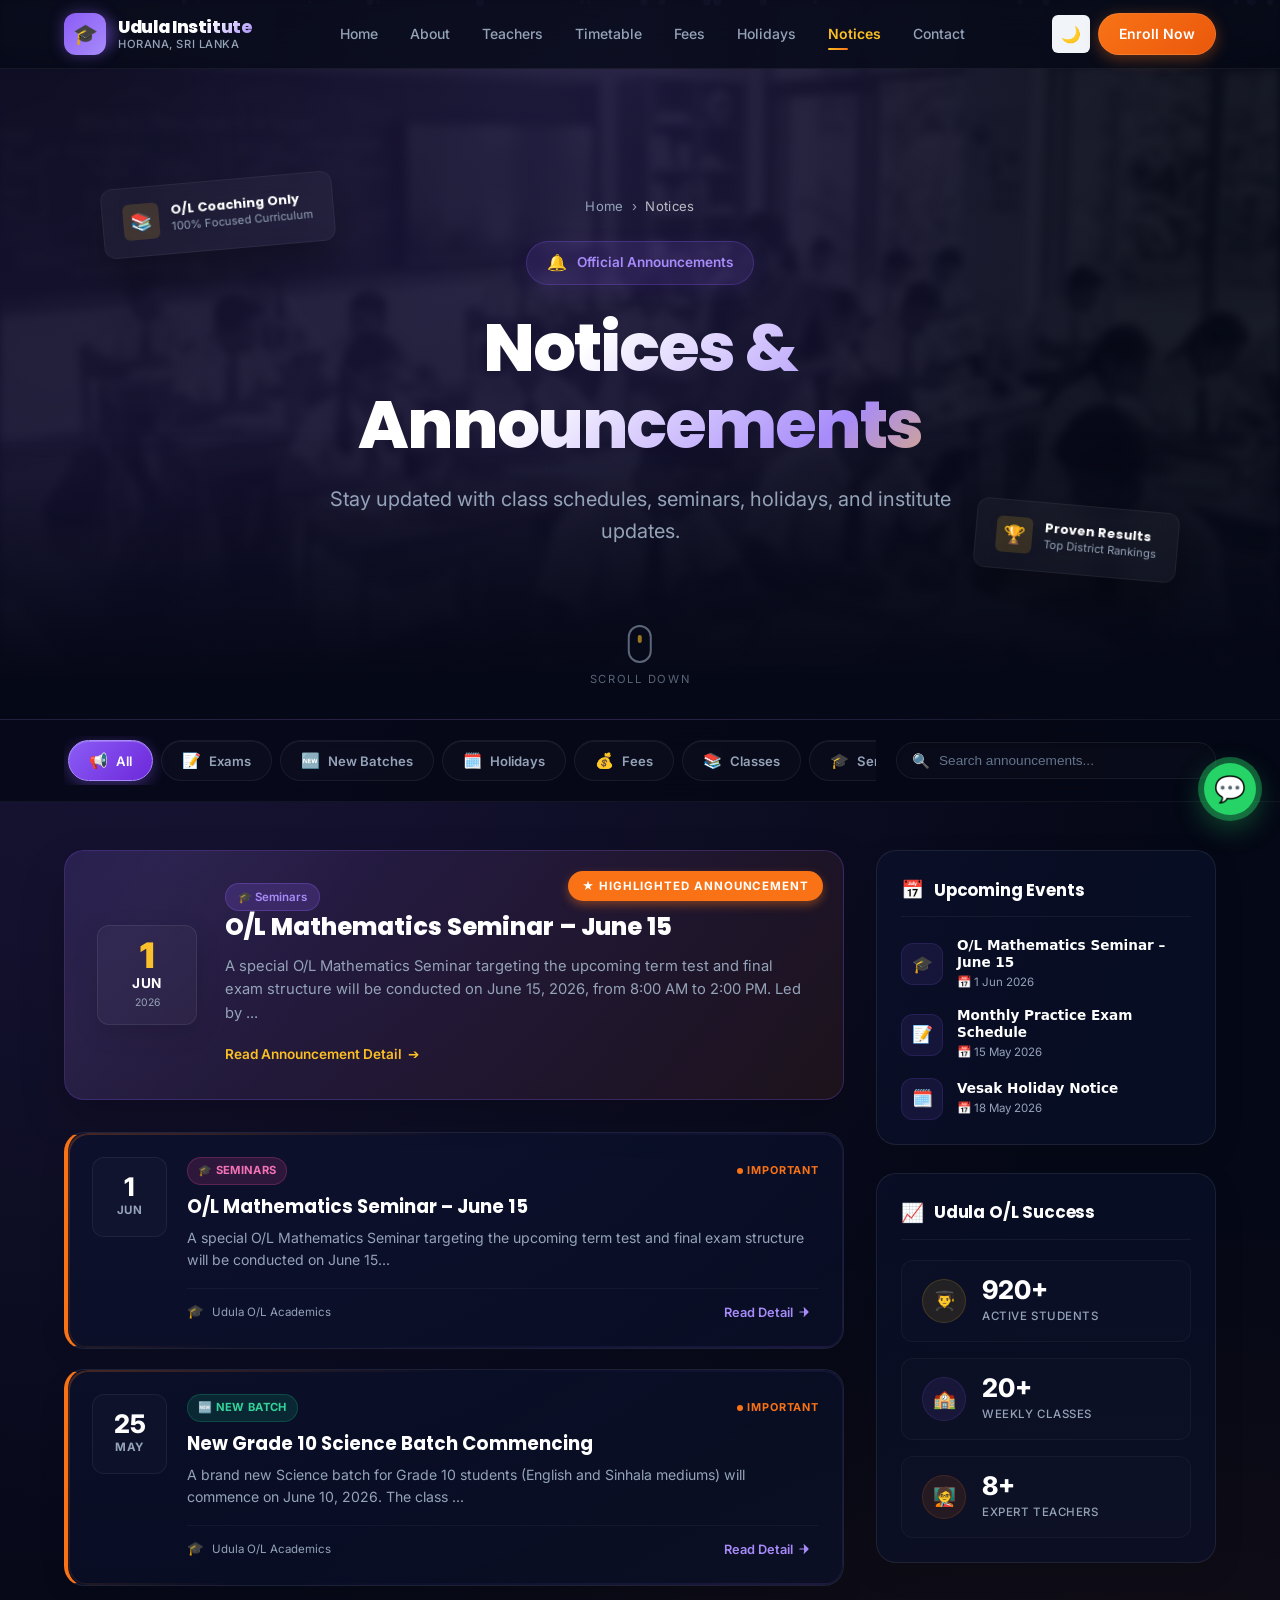
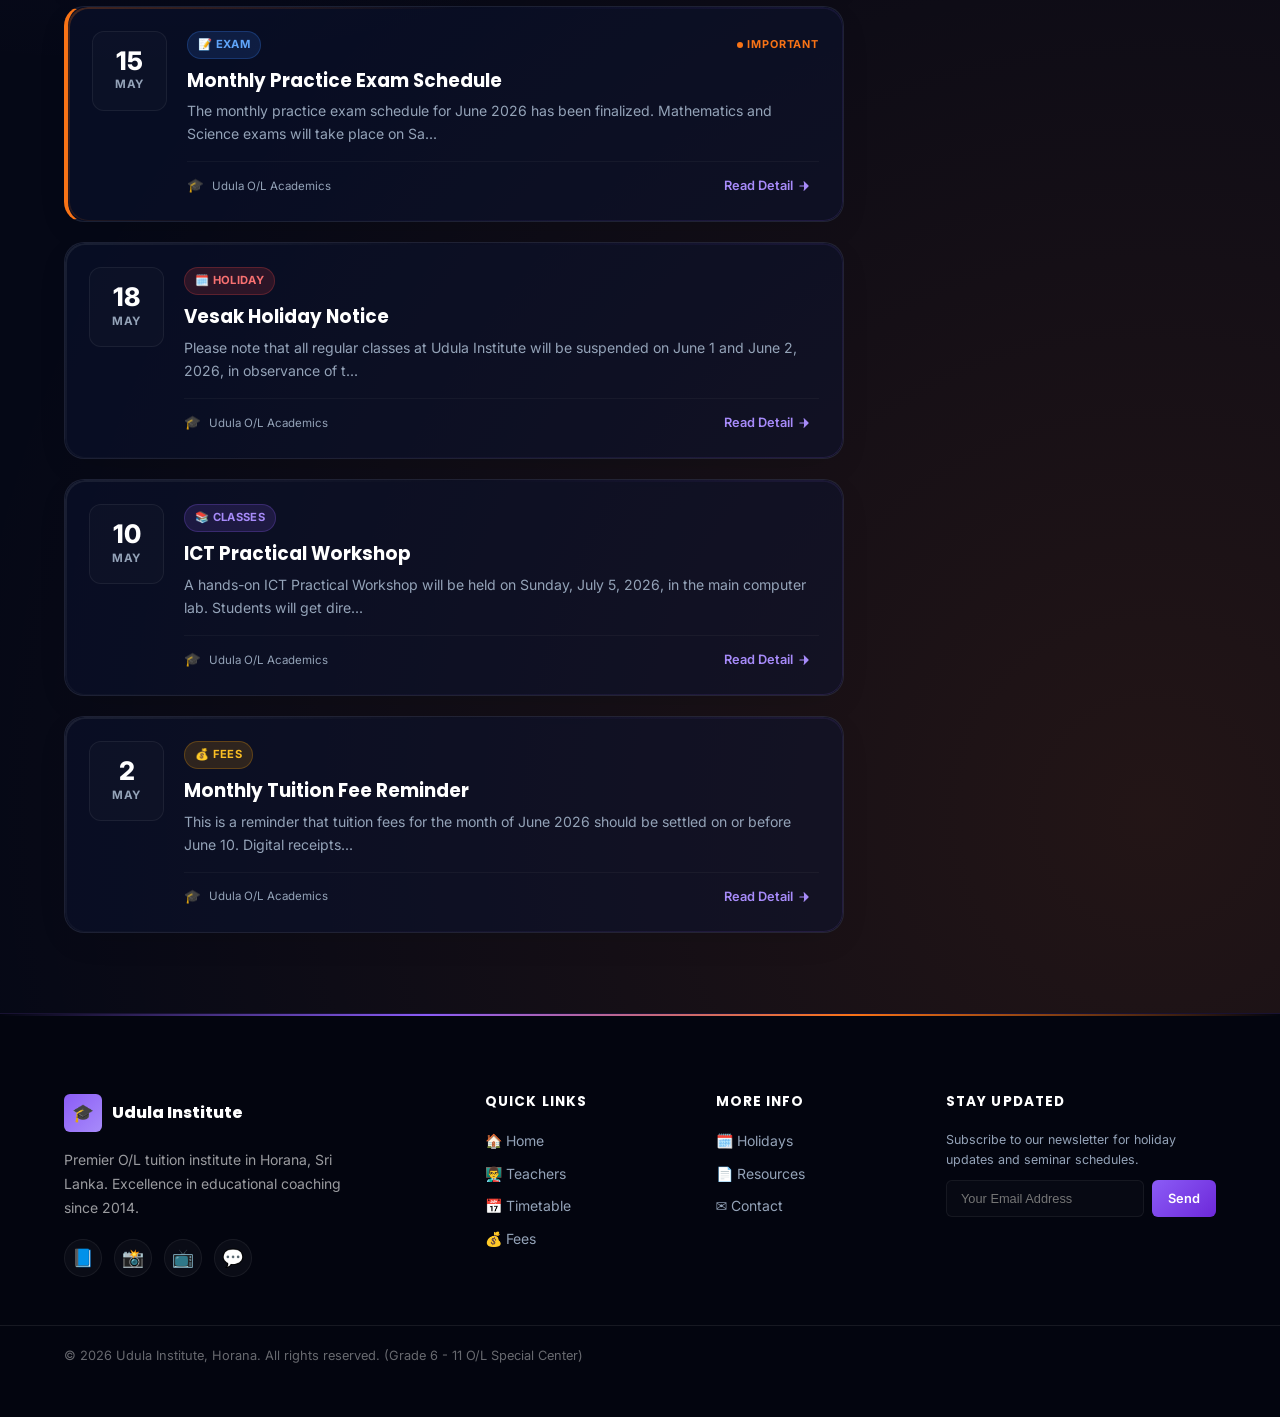
==== commit e7262662: "Notice Page Updated" ====
--- a/notices.html
+++ b/notices.html
@@ -1,16 +1,22 @@
 <!DOCTYPE html>
-<html lang="en" data-theme="light">
+<html lang="en" data-theme="dark">
 <head>
   <meta charset="UTF-8" />
   <meta name="viewport" content="width=device-width, initial-scale=1.0" />
-  <meta name="description" content="Latest notices and announcements from Udula Institute, Horana – exam alerts, new batches, holiday notices, and more." />
+  <meta name="description" content="Latest notices and announcements from Udula Institute, Horana – exam alerts, new Batches, holiday notices, and more for O/L students." />
   <title>Notices & Announcements – Udula Institute | Horana</title>
   <link rel="icon" type="image/svg+xml" href="assets/images/favicon.svg" />
+  
+  <!-- Core stylesheets -->
   <link rel="stylesheet" href="assets/css/style.css" />
   <link rel="stylesheet" href="assets/css/animations.css" />
+  
+  <!-- Premium Notices layout and styling override -->
+  <link rel="stylesheet" href="assets/css/notices-premium.css" />
 </head>
 <body data-page="notices">
 
+  <!-- Transparent Glass Navbar -->
   <nav class="navbar" id="mainNav">
     <div class="nav-container">
       <a href="index.html" class="nav-logo">
@@ -27,15 +33,19 @@
         <li><a href="timetable.html" class="nav-link">Timetable</a></li>
         <li><a href="fees.html" class="nav-link">Fees</a></li>
         <li><a href="holidays.html" class="nav-link">Holidays</a></li>
-        <li><a href="notices.html" class="nav-link">Notices</a></li>
+        <li><a href="notices.html" class="nav-link active">Notices</a></li>
         <li><a href="contact.html" class="nav-link">Contact</a></li>
       </ul>
       <div class="nav-actions">
         <button class="theme-toggle" id="themeToggle">🌙</button>
         <a href="contact.html" class="nav-cta">Enroll Now</a>
-        <button class="hamburger" id="hamburger" aria-label="Open menu" aria-expanded="false"><span></span><span></span><span></span></button>
-      </div>
-    </div>
+        <button class="hamburger" id="hamburger" aria-label="Open menu" aria-expanded="false">
+          <span></span><span></span><span></span>
+        </button>
+      </div>
+    </div>
+    
+    <!-- Mobile Collapsible Menu (Legacy fallback) -->
     <div class="mobile-menu" id="mobileMenu">
       <a href="index.html" class="nav-link">Home</a>
       <a href="about.html" class="nav-link">About</a>
@@ -43,80 +53,276 @@
       <a href="timetable.html" class="nav-link">Timetable</a>
       <a href="fees.html" class="nav-link">Fees</a>
       <a href="holidays.html" class="nav-link">Holidays</a>
-      <a href="notices.html" class="nav-link">Notices</a>
+      <a href="notices.html" class="nav-link active">Notices</a>
       <a href="contact.html" class="nav-link">Contact</a>
     </div>
   </nav>
 
-  <div class="page-header">
-    <h1>Notices & Announcements</h1>
-    <p>Stay informed with the latest news, updates, and important notices from Udula Institute</p>
-    <div class="breadcrumb"><a href="index.html">Home</a> › Notices</div>
-  </div>
-
-  <main>
-    <section class="section" id="noticesSection">
-      <div class="container">
-        <div class="section-header">
-          <span class="section-tag">Updates</span>
-          <h2 class="section-title">All Notices</h2>
-          <p class="section-sub">Filter by category to find what you're looking for</p>
-        </div>
-
-        <!-- Filter Bar -->
-        <div class="filter-bar" id="noticeFilterBar">
-          <button class="filter-btn active" data-filter="All" id="filterAll">All</button>
-          <button class="filter-btn" data-filter="Exam" id="filterExam">📝 Exams</button>
-          <button class="filter-btn" data-filter="New Batch" id="filterNewBatch">🆕 New Batches</button>
-          <button class="filter-btn" data-filter="Holiday" id="filterHoliday">🗓️ Holidays</button>
-          <button class="filter-btn" data-filter="Fees" id="filterFees">💰 Fees</button>
-          <button class="filter-btn" data-filter="Classes" id="filterClasses">📚 Classes</button>
-          <button class="filter-btn" data-filter="Facilities" id="filterFacilities">🏢 Facilities</button>
-        </div>
-
-        <div class="announcements-grid" id="noticesContainer">
-          <div class="skeleton" style="height:110px;border-radius:12px;"></div>
-          <div class="skeleton" style="height:110px;border-radius:12px;"></div>
-          <div class="skeleton" style="height:110px;border-radius:12px;"></div>
-          <div class="skeleton" style="height:110px;border-radius:12px;"></div>
-        </div>
-      </div>
-    </section>
+  <!-- Premium Hero Section -->
+  <header class="premium-hero">
+    <!-- Particle Canvas background container -->
+    <div class="hero-particle-container"></div>
+    <div class="classroom-backdrop" id="heroBackdrop"></div>
+    <div class="classroom-overlay"></div>
+    
+    <div class="hero-content">
+      <div class="breadcrumb">
+        <a href="index.html">Home</a> <span>›</span> Notices
+      </div>
+      <div class="notif-badge-wrapper">
+        <span class="notif-icon-animated">
+          <span class="bell-ring">🔔</span> Official Announcements
+        </span>
+      </div>
+      <h1><span class="title-reveal">Notices & Announcements</span></h1>
+      <p class="typing-sub">Stay updated with class schedules, seminars, holidays, and institute updates.</p>
+    </div>
+
+    <!-- Floating Cards elements -->
+    <div class="floating-hero-card f-card-1">
+      <div class="floating-card-icon">📚</div>
+      <div class="floating-card-info">
+        <h4>O/L Coaching Only</h4>
+        <p>100% Focused Curriculum</p>
+      </div>
+    </div>
+    <div class="floating-hero-card f-card-2">
+      <div class="floating-card-icon">🏆</div>
+      <div class="floating-card-info">
+        <h4>Proven Results</h4>
+        <p>Top District Rankings</p>
+      </div>
+    </div>
+
+    <!-- Scroll down indicator -->
+    <div class="scroll-indicator-wrap" id="scrollDownIndicator">
+      <div class="mouse-icon">
+        <div class="mouse-wheel"></div>
+      </div>
+      <span class="scroll-text">Scroll Down</span>
+    </div>
+  </header>
+
+  <!-- Sticky Premium Filter Section -->
+  <section class="notices-filter-section" id="noticesFilterBar">
+    <div class="container">
+      <div class="filter-container">
+        
+        <!-- Animated filter buttons -->
+        <div class="premium-filter-bar">
+          <button class="premium-filter-btn active" data-filter="All">
+            <span class="filter-btn-icon">📢</span> All
+          </button>
+          <button class="premium-filter-btn" data-filter="Exams">
+            <span class="filter-btn-icon">📝</span> Exams
+          </button>
+          <button class="premium-filter-btn" data-filter="New Batches">
+            <span class="filter-btn-icon">🆕</span> New Batches
+          </button>
+          <button class="premium-filter-btn" data-filter="Holidays">
+            <span class="filter-btn-icon">🗓️</span> Holidays
+          </button>
+          <button class="premium-filter-btn" data-filter="Fees">
+            <span class="filter-btn-icon">💰</span> Fees
+          </button>
+          <button class="premium-filter-btn" data-filter="Classes">
+            <span class="filter-btn-icon">📚</span> Classes
+          </button>
+          <button class="premium-filter-btn" data-filter="Seminars">
+            <span class="filter-btn-icon">🎓</span> Seminars
+          </button>
+        </div>
+
+        <!-- Live Search Bar -->
+        <div class="premium-search-wrap">
+          <input type="text" class="premium-search-input" id="noticeSearch" placeholder="Search announcements..." aria-label="Search notices">
+          <span class="premium-search-icon">🔍</span>
+        </div>
+
+      </div>
+    </div>
+  </section>
+
+  <!-- Main SaaS Dashboard Contents -->
+  <main class="container" style="padding-bottom: 80px;">
+    <div class="notices-layout-grid">
+      
+      <!-- Left: Notices dynamic display -->
+      <div class="notices-main-content">
+        <!-- Highlighted featured card container -->
+        <div id="featuredNoticeContainer"></div>
+        
+        <!-- Main cards grid -->
+        <div class="premium-notices-grid" id="noticesContainer">
+          <!-- Skeletons injected here dynamically -->
+        </div>
+      </div>
+
+      <!-- Right: Dashboard Sidebar widgets -->
+      <aside class="notices-sidebar">
+        
+        <!-- Events list widget -->
+        <div class="sidebar-widget">
+          <div class="widget-title-wrap">
+            <span class="widget-icon">📅</span>
+            <h3>Upcoming Events</h3>
+          </div>
+          <div class="upcoming-events-list" id="sidebarEventsList">
+            <!-- Populated via JS -->
+          </div>
+        </div>
+
+        <!-- Animated statistics widget -->
+        <div class="sidebar-widget">
+          <div class="widget-title-wrap">
+            <span class="widget-icon">📈</span>
+            <h3>Udula O/L Success</h3>
+          </div>
+          <div class="stats-widget-grid">
+            <div class="stat-glow-card">
+              <div class="stat-circle-icon">👨‍🎓</div>
+              <div>
+                <div class="stat-number-display" data-target="1500" data-suffix="+">0</div>
+                <div class="stat-label-display">Active Students</div>
+              </div>
+            </div>
+            <div class="stat-glow-card">
+              <div class="stat-circle-icon">🏫</div>
+              <div>
+                <div class="stat-number-display" data-target="25" data-suffix="+">0</div>
+                <div class="stat-label-display">Weekly Classes</div>
+              </div>
+            </div>
+            <div class="stat-glow-card">
+              <div class="stat-circle-icon">🧑‍🏫</div>
+              <div>
+                <div class="stat-number-display" data-target="10" data-suffix="+">0</div>
+                <div class="stat-label-display">Expert Teachers</div>
+              </div>
+            </div>
+          </div>
+        </div>
+
+      </aside>
+
+    </div>
   </main>
 
+  <!-- Premium Glassmorphism Footer Redesign -->
   <footer class="footer">
     <div class="container">
       <div class="footer-grid">
+        
+        <!-- Column 1: Brand details -->
         <div class="footer-brand">
-          <div class="footer-logo"><div class="footer-logo-icon">🎓</div><span class="footer-logo-name">Udula Institute</span></div>
-          <p>Premier A/L and O/L tuition institute in Horana, Sri Lanka. Excellence in education since 2014.</p>
-        </div>
-        <div class="footer-col"><h4>Quick Links</h4><ul class="footer-links">
-          <li><a href="index.html" class="footer-link">🏠 Home</a></li>
-          <li><a href="teachers.html" class="footer-link">👨‍🏫 Teachers</a></li>
-          <li><a href="timetable.html" class="footer-link">📅 Timetable</a></li>
-          <li><a href="fees.html" class="footer-link">💰 Fees</a></li>
-        </ul></div>
-        <div class="footer-col"><h4>More</h4><ul class="footer-links">
-          <li><a href="holidays.html" class="footer-link">🗓️ Holidays</a></li>
-          <li><a href="resources.html" class="footer-link">📄 Resources</a></li>
-          <li><a href="contact.html" class="footer-link">✉️ Contact</a></li>
-        </ul></div>
-        <div class="footer-col"><h4>Contact</h4>
-          <div class="footer-contact-item"><i>📍</i><span>No. 42, Horana Road, Horana</span></div>
-          <div class="footer-contact-item"><i>📞</i><span>+94 11 234 5678</span></div>
-          <div class="footer-contact-item"><i>✉️</i><span>info@udulainstitute.lk</span></div>
-        </div>
-      </div>
-    </div>
+          <div class="footer-logo">
+            <div class="footer-logo-icon">🎓</div>
+            <span class="footer-logo-name">Udula Institute</span>
+          </div>
+          <p>Premier O/L tuition institute in Horana, Sri Lanka. Excellence in educational coaching since 2014.</p>
+          <div class="social-glow-wrap">
+            <a href="#" class="social-glow-icon" aria-label="Facebook">📘</a>
+            <a href="#" class="social-glow-icon" aria-label="Instagram">📸</a>
+            <a href="#" class="social-glow-icon" aria-label="YouTube">📺</a>
+            <a href="https://wa.me/94112345678" target="_blank" class="social-glow-icon" aria-label="WhatsApp">💬</a>
+          </div>
+        </div>
+
+        <!-- Column 2: Quick Links -->
+        <div class="footer-col">
+          <h4>Quick Links</h4>
+          <ul class="footer-links">
+            <li><a href="index.html" class="footer-link">🏠 Home</a></li>
+            <li><a href="teachers.html" class="footer-link">👨‍🏫 Teachers</a></li>
+            <li><a href="timetable.html" class="footer-link">📅 Timetable</a></li>
+            <li><a href="fees.html" class="footer-link">💰 Fees</a></li>
+          </ul>
+        </div>
+
+        <!-- Column 3: Resources & Holidays -->
+        <div class="footer-col">
+          <h4>More Info</h4>
+          <ul class="footer-links">
+            <li><a href="holidays.html" class="footer-link">🗓️ Holidays</a></li>
+            <li><a href="resources.html" class="footer-link">📄 Resources</a></li>
+            <li><a href="contact.html" class="footer-link">✉️ Contact</a></li>
+          </ul>
+        </div>
+
+        <!-- Column 4: Newsletter Subscription -->
+        <div class="footer-col">
+          <h4>Stay Updated</h4>
+          <div class="newsletter-form-wrap">
+            <p>Subscribe to our newsletter for holiday updates and seminar schedules.</p>
+            <div class="newsletter-input-group">
+              <input type="email" class="newsletter-email-input" placeholder="Your Email Address" aria-label="Email subscription">
+              <button class="newsletter-submit-btn" aria-label="Subscribe">Send</button>
+            </div>
+          </div>
+        </div>
+
+      </div>
+    </div>
+    
+    <!-- Footer bottom copy rights -->
     <div class="footer-bottom">
       <div class="container" style="display:flex;justify-content:space-between;flex-wrap:wrap;gap:12px;width:100%;">
-        <span>© 2025 Udula Institute, Horana. All rights reserved.</span>
+        <span>© 2026 Udula Institute, Horana. All rights reserved. (Grade 6 - 11 O/L Special Center)</span>
       </div>
     </div>
   </footer>
 
+  <!-- Detail view Modal Popup -->
+  <div class="notice-modal-backdrop" id="noticeDetailModal">
+    <div class="notice-modal-wrapper">
+      <button class="notice-modal-close" onclick="closeNoticeModal()" aria-label="Close modal">×</button>
+      <div class="notice-modal-header">
+        <div class="notice-modal-meta" id="modalNoticeMeta">
+          <!-- Meta injected via JS -->
+        </div>
+        <h2 class="notice-modal-title" id="modalNoticeTitle">Notice Title</h2>
+      </div>
+      <div class="notice-modal-body" id="modalNoticeBody">
+        <!-- Content text injected via JS -->
+      </div>
+      <div class="notice-modal-actions">
+        <button class="modal-btn modal-btn-close" onclick="closeNoticeModal()">Close Window</button>
+        <button class="modal-btn modal-btn-action" id="modalActionBtn">Register / Enroll Now</button>
+      </div>
+    </div>
+  </div>
+
+  <!-- Mobile Bottom Sticky Navigation Menu -->
+  <div class="mobile-bottom-nav">
+    <a href="index.html" class="mobile-bottom-item">
+      <span class="mobile-bottom-icon">🏠</span>
+      <span>Home</span>
+    </a>
+    <a href="timetable.html" class="mobile-bottom-item">
+      <span class="mobile-bottom-icon">📅</span>
+      <span>Schedule</span>
+    </a>
+    <a href="notices.html" class="mobile-bottom-item active">
+      <span class="mobile-bottom-icon">📢</span>
+      <span>Notices</span>
+    </a>
+    <a href="contact.html" class="mobile-bottom-item">
+      <span class="mobile-bottom-icon">✉️</span>
+      <span>Enroll</span>
+    </a>
+  </div>
+
+  <!-- Floating WhatsApp Contact Button -->
+  <div class="whatsapp-float-widget">
+    <span class="whatsapp-label">Chat on WhatsApp</span>
+    <a href="https://wa.me/94112345678" target="_blank" rel="noopener noreferrer" class="whatsapp-btn-pulse" aria-label="Chat on WhatsApp">
+      💬
+    </a>
+  </div>
+
+  <!-- Scripts -->
   <script src="assets/js/main.js"></script>
-  <script src="assets/js/pages.js"></script>
+  <!-- We skip pages.js to prevent initNoticesPage clashing with our premium script -->
+  <script src="assets/js/notices-premium.js"></script>
 </body>
 </html>
--- a/assets/css/notices-premium.css
+++ b/assets/css/notices-premium.css
@@ -0,0 +1,1709 @@
+/* ==========================================================================
+   Udula Institute - Premium Notices Page Stylesheet (SaaS & EdTech Redesign)
+   ========================================================================== */
+
+/* 1. Base Variables & Theme Overrides for Notices Page */
+body[data-page="notices"] {
+  --bg: #050816;
+  --surface: #0a0e24;
+  --card-bg: rgba(13, 20, 52, 0.45);
+  --text: #f3f4f6;
+  --text-muted: #94a3b8;
+  --border: rgba(255, 255, 255, 0.08);
+  --primary: #8b5cf6; /* Indigo / Purple core */
+  --primary-dark: #6d28d9;
+  --primary-light: #a78bfa;
+  --accent: #fbbf24; /* Gold accent */
+  --secondary: #f97316; /* Orange highlight */
+  
+  background-color: var(--bg);
+  background-image: 
+    radial-gradient(circle at 10% 20%, rgba(139, 92, 246, 0.15) 0%, transparent 40%),
+    radial-gradient(circle at 90% 80%, rgba(249, 115, 22, 0.12) 0%, transparent 45%),
+    radial-gradient(circle at 50% 50%, rgba(5, 8, 22, 1) 0%, #050816 100%);
+  color: var(--text);
+  font-family: 'Inter', system-ui, -apple-system, sans-serif;
+  overflow-x: hidden;
+}
+
+/* Custom Scrollbar for premium feel */
+body[data-page="notices"]::-webkit-scrollbar {
+  width: 10px;
+}
+body[data-page="notices"]::-webkit-scrollbar-track {
+  background: #050816;
+}
+body[data-page="notices"]::-webkit-scrollbar-thumb {
+  background: #1e293b;
+  border-radius: 5px;
+  border: 2px solid #050816;
+}
+body[data-page="notices"]::-webkit-scrollbar-thumb:hover {
+  background: var(--primary);
+}
+
+/* 2. Glassmorphism Navbar Customizations */
+body[data-page="notices"] .navbar {
+  background: rgba(5, 8, 22, 0.75) !important;
+  backdrop-filter: blur(20px) !important;
+  -webkit-backdrop-filter: blur(20px) !important;
+  border-bottom: 1px solid rgba(255, 255, 255, 0.06) !important;
+  transition: all 0.4s cubic-bezier(0.16, 1, 0.3, 1);
+}
+
+body[data-page="notices"] .navbar.scrolled {
+  background: rgba(5, 8, 22, 0.9) !important;
+  border-bottom: 1px solid rgba(139, 92, 246, 0.15) !important;
+  box-shadow: 0 10px 30px -10px rgba(0, 0, 0, 0.5);
+}
+
+/* Glowing Logo Effect */
+body[data-page="notices"] .nav-logo {
+  position: relative;
+}
+body[data-page="notices"] .nav-logo::before {
+  content: '';
+  position: absolute;
+  top: 50%;
+  left: 15px;
+  width: 45px;
+  height: 45px;
+  background: radial-gradient(circle, rgba(139, 92, 246, 0.4) 0%, transparent 70%);
+  transform: translateY(-50%);
+  filter: blur(5px);
+  z-index: -1;
+  pointer-events: none;
+  animation: logoGlow 4s ease-in-out infinite alternate;
+}
+
+@keyframes logoGlow {
+  0% { transform: translateY(-50%) scale(0.95); opacity: 0.5; }
+  100% { transform: translateY(-50%) scale(1.15); opacity: 0.9; }
+}
+
+body[data-page="notices"] .nav-logo-icon {
+  background: linear-gradient(135deg, var(--primary), var(--primary-light)) !important;
+  box-shadow: 0 0 15px rgba(139, 92, 246, 0.4);
+}
+
+body[data-page="notices"] .nav-logo-name {
+  color: #ffffff !important;
+  background: linear-gradient(135deg, #ffffff 60%, var(--primary-light));
+  -webkit-background-clip: text;
+  -webkit-text-fill-color: transparent;
+}
+
+/* Navigation Links - Animated underline */
+body[data-page="notices"] .nav-link {
+  color: #94a3b8 !important;
+  font-weight: 500;
+  transition: color 0.3s ease, background 0.3s ease;
+  position: relative;
+  background: transparent !important;
+}
+
+body[data-page="notices"] .nav-link:hover {
+  color: #ffffff !important;
+}
+
+body[data-page="notices"] .nav-link::after {
+  content: '';
+  position: absolute;
+  bottom: 0;
+  left: 14px;
+  right: 14px;
+  height: 2px;
+  background: linear-gradient(90deg, var(--primary), var(--accent));
+  transform: scaleX(0);
+  transform-origin: right;
+  transition: transform 0.35s cubic-bezier(0.16, 1, 0.3, 1);
+}
+
+body[data-page="notices"] .nav-link:hover::after {
+  transform: scaleX(1);
+  transform-origin: left;
+}
+
+/* Active Nav Indicator */
+body[data-page="notices"] .nav-link.active {
+  color: var(--accent) !important;
+  font-weight: 600;
+}
+
+body[data-page="notices"] .nav-link.active::after {
+  transform: scaleX(1);
+  background: linear-gradient(90deg, var(--accent), var(--secondary));
+}
+
+/* Animated Enroll button in Nav */
+body[data-page="notices"] .nav-cta {
+  background: linear-gradient(135deg, var(--secondary), #ea580c) !important;
+  box-shadow: 0 4px 15px rgba(249, 115, 22, 0.35) !important;
+  border-radius: var(--radius-full) !important;
+  color: white !important;
+  font-weight: 600;
+  border: 1px solid rgba(255, 255, 255, 0.1);
+  transition: all 0.3s cubic-bezier(0.175, 0.885, 0.32, 1.275) !important;
+}
+
+body[data-page="notices"] .nav-cta:hover {
+  transform: translateY(-2px) scale(1.03) !important;
+  box-shadow: 0 8px 25px rgba(249, 115, 22, 0.55) !important;
+  border-color: rgba(255, 255, 255, 0.2);
+}
+
+/* 3. Premium Hero Section Style */
+.premium-hero {
+  position: relative;
+  min-height: 80vh;
+  margin-top: 0;
+  padding-top: 140px;
+  padding-bottom: 80px;
+  display: flex;
+  align-items: center;
+  justify-content: center;
+  overflow: hidden;
+  background: radial-gradient(circle at 50% 10%, rgba(139, 92, 246, 0.12) 0%, transparent 60%);
+  border-bottom: 1px solid rgba(255, 255, 255, 0.05);
+}
+
+.hero-particle-container {
+  position: absolute;
+  inset: 0;
+  z-index: 1;
+  pointer-events: none;
+}
+
+.hero-particle {
+  position: absolute;
+  width: 4px;
+  height: 4px;
+  background: var(--primary-light);
+  border-radius: 50%;
+  opacity: 0.3;
+  animation: floatUp 8s ease-in-out infinite;
+}
+
+@keyframes floatUp {
+  0% { transform: translateY(110vh) translateX(0) scale(1); opacity: 0; }
+  10% { opacity: 0.4; }
+  90% { opacity: 0.4; }
+  100% { transform: translateY(-10vh) translateX(50px) scale(1.5); opacity: 0; }
+}
+
+.classroom-backdrop {
+  position: absolute;
+  inset: 0;
+  z-index: 0;
+  opacity: 0.08; /* Very subtle background overlay */
+  background-image: url('../images/classroom_hero.png');
+  background-size: cover;
+  background-position: center;
+  filter: grayscale(1) blur(4px);
+  pointer-events: none;
+}
+
+.classroom-overlay {
+  position: absolute;
+  inset: 0;
+  z-index: 1;
+  background: linear-gradient(to bottom, transparent 60%, var(--bg) 95%);
+  pointer-events: none;
+}
+
+.hero-content {
+  position: relative;
+  z-index: 5;
+  text-align: center;
+  max-width: 850px;
+  margin: 0 auto;
+  padding: 0 24px;
+}
+
+.notif-badge-wrapper {
+  display: inline-flex;
+  align-items: center;
+  margin-bottom: 24px;
+}
+
+.notif-icon-animated {
+  display: inline-flex;
+  align-items: center;
+  gap: 10px;
+  padding: 8px 20px;
+  background: rgba(139, 92, 246, 0.15);
+  border: 1px solid rgba(139, 92, 246, 0.25);
+  border-radius: var(--radius-full);
+  color: var(--primary-light);
+  font-size: 0.85rem;
+  font-weight: 600;
+  box-shadow: 0 4px 20px rgba(139, 92, 246, 0.1);
+  animation: pulseBadge 3s infinite alternate;
+}
+
+.bell-ring {
+  font-size: 1rem;
+  display: inline-block;
+  animation: wobbleBell 2s infinite ease-in-out;
+}
+
+@keyframes wobbleBell {
+  0%, 100% { transform: rotate(0); }
+  15% { transform: rotate(15deg); }
+  30% { transform: rotate(-15deg); }
+  45% { transform: rotate(10deg); }
+  60% { transform: rotate(-10deg); }
+  75% { transform: rotate(4deg); }
+}
+
+@keyframes pulseBadge {
+  0% { box-shadow: 0 0 10px rgba(139, 92, 246, 0.05); border-color: rgba(139, 92, 246, 0.2); }
+  100% { box-shadow: 0 0 25px rgba(139, 92, 246, 0.25); border-color: rgba(139, 92, 246, 0.45); }
+}
+
+.hero-content h1 {
+  font-size: clamp(2.2rem, 6vw, 4.2rem);
+  font-weight: 800;
+  line-height: 1.15;
+  margin-bottom: 20px;
+  letter-spacing: -0.03em;
+  color: white;
+}
+
+.title-reveal {
+  background: linear-gradient(135deg, #ffffff 40%, var(--primary-light) 75%, var(--accent));
+  -webkit-background-clip: text;
+  -webkit-text-fill-color: transparent;
+  display: inline-block;
+  opacity: 0;
+  transform: translateY(20px);
+  animation: fadeInUpReveal 0.8s cubic-bezier(0.16, 1, 0.3, 1) forwards;
+}
+
+@keyframes fadeInUpReveal {
+  to { opacity: 1; transform: translateY(0); }
+}
+
+.typing-sub {
+  font-size: clamp(1rem, 2.5vw, 1.25rem);
+  color: var(--text-muted);
+  max-width: 680px;
+  margin: 0 auto 36px;
+  line-height: 1.6;
+  opacity: 0;
+  animation: fadeIn 1s ease 0.4s forwards;
+}
+
+@keyframes fadeIn {
+  to { opacity: 1; }
+}
+
+/* Breadcrumb styling override */
+.hero-content .breadcrumb {
+  margin-top: 0;
+  margin-bottom: 24px;
+  font-size: 0.82rem;
+  letter-spacing: 0.03em;
+  opacity: 0;
+  animation: fadeIn 1s ease 0.6s forwards;
+}
+
+.hero-content .breadcrumb a {
+  color: var(--text-muted);
+  transition: color 0.3s;
+}
+
+.hero-content .breadcrumb a:hover {
+  color: var(--accent);
+}
+
+.hero-content .breadcrumb span {
+  color: var(--text-muted);
+}
+
+/* Floating Card decoration in Hero */
+.floating-hero-card {
+  position: absolute;
+  padding: 16px 20px;
+  background: rgba(255, 255, 255, 0.03);
+  backdrop-filter: blur(12px);
+  border: 1px solid rgba(255, 255, 255, 0.05);
+  border-radius: var(--radius-md);
+  box-shadow: 0 20px 40px rgba(0, 0, 0, 0.3);
+  display: flex;
+  align-items: center;
+  gap: 12px;
+  pointer-events: none;
+  z-index: 2;
+  animation: floatCard 6s ease-in-out infinite alternate;
+}
+
+.f-card-1 {
+  top: 25%;
+  left: 8%;
+  transform: rotate(-5deg);
+}
+
+.f-card-2 {
+  bottom: 20%;
+  right: 8%;
+  transform: rotate(5deg);
+  animation-delay: -3s;
+}
+
+@keyframes floatCard {
+  0% { transform: translateY(0) rotate(-4deg); }
+  100% { transform: translateY(-15px) rotate(4deg); }
+}
+
+.floating-card-icon {
+  width: 36px;
+  height: 36px;
+  border-radius: var(--radius-sm);
+  background: rgba(251, 191, 36, 0.15);
+  color: var(--accent);
+  display: flex;
+  align-items: center;
+  justify-content: center;
+  font-size: 1.1rem;
+}
+
+.floating-card-info h4 {
+  font-size: 0.8rem;
+  color: white;
+  margin: 0;
+}
+.floating-card-info p {
+  font-size: 0.7rem;
+  color: var(--text-muted);
+  margin: 0;
+}
+
+/* Scroll indicator */
+.scroll-indicator-wrap {
+  position: absolute;
+  bottom: 30px;
+  left: 50%;
+  transform: translateX(-50%);
+  z-index: 5;
+  display: flex;
+  flex-direction: column;
+  align-items: center;
+  gap: 8px;
+  opacity: 0.6;
+  transition: opacity 0.3s;
+  cursor: pointer;
+}
+
+.scroll-indicator-wrap:hover {
+  opacity: 1;
+}
+
+.mouse-icon {
+  width: 24px;
+  height: 38px;
+  border: 2px solid var(--text-muted);
+  border-radius: 12px;
+  position: relative;
+}
+
+.mouse-wheel {
+  width: 4px;
+  height: 8px;
+  background: var(--accent);
+  border-radius: 2px;
+  position: absolute;
+  top: 8px;
+  left: 50%;
+  transform: translateX(-50%);
+  animation: scrollWheel 1.5s infinite;
+}
+
+@keyframes scrollWheel {
+  0% { top: 6px; opacity: 1; }
+  100% { top: 18px; opacity: 0; }
+}
+
+.scroll-text {
+  font-size: 0.7rem;
+  text-transform: uppercase;
+  letter-spacing: 0.15em;
+  color: var(--text-muted);
+}
+
+/* 4. Filter Bar Section Customizations */
+.notices-filter-section {
+  position: sticky;
+  top: 68px;
+  z-index: 100;
+  background: rgba(5, 8, 22, 0.85);
+  backdrop-filter: blur(15px);
+  -webkit-backdrop-filter: blur(15px);
+  border-bottom: 1px solid rgba(255, 255, 255, 0.05);
+  padding: 16px 0;
+  margin-bottom: 48px;
+}
+
+.filter-container {
+  display: flex;
+  align-items: center;
+  justify-content: space-between;
+  gap: 20px;
+}
+
+/* Premium Filter Buttons */
+.premium-filter-bar {
+  display: flex;
+  gap: 8px;
+  overflow-x: auto;
+  padding: 4px;
+  margin-bottom: 0;
+  scrollbar-width: none; /* Hide scrollbar for Firefox */
+}
+
+.premium-filter-bar::-webkit-scrollbar {
+  display: none; /* Hide scrollbar for Chrome/Safari */
+}
+
+.premium-filter-btn {
+  white-space: nowrap;
+  padding: 10px 20px;
+  border-radius: var(--radius-full);
+  border: 1px solid rgba(255, 255, 255, 0.06);
+  background: rgba(255, 255, 255, 0.02);
+  color: var(--text-muted);
+  font-size: 0.82rem;
+  font-weight: 600;
+  cursor: pointer;
+  display: flex;
+  align-items: center;
+  gap: 8px;
+  transition: all 0.3s cubic-bezier(0.25, 0.8, 0.25, 1);
+  box-shadow: inset 0 1px 0 rgba(255, 255, 255, 0.05);
+}
+
+.premium-filter-btn:hover {
+  color: white;
+  border-color: rgba(139, 92, 246, 0.4);
+  background: rgba(139, 92, 246, 0.08);
+  transform: translateY(-1px);
+}
+
+.premium-filter-btn.active {
+  background: linear-gradient(135deg, var(--primary), var(--primary-dark));
+  color: white;
+  border-color: var(--primary-light);
+  box-shadow: 
+    0 4px 15px rgba(139, 92, 246, 0.4),
+    inset 0 1px 0 rgba(255, 255, 255, 0.2);
+}
+
+.filter-btn-icon {
+  font-size: 0.95rem;
+  transition: transform 0.3s;
+}
+
+.premium-filter-btn:hover .filter-btn-icon {
+  transform: scale(1.15) rotate(5deg);
+}
+
+/* Interactive Search Box */
+.premium-search-wrap {
+  position: relative;
+  width: 320px;
+  flex-shrink: 0;
+}
+
+.premium-search-input {
+  width: 100%;
+  padding: 10px 16px 10px 42px;
+  background: rgba(255, 255, 255, 0.02);
+  border: 1px solid rgba(255, 255, 255, 0.06);
+  border-radius: var(--radius-full);
+  font-size: 0.85rem;
+  color: white;
+  outline: none;
+  transition: all 0.3s cubic-bezier(0.25, 0.8, 0.25, 1);
+  box-shadow: inset 0 2px 4px rgba(0, 0, 0, 0.2);
+}
+
+.premium-search-input::placeholder {
+  color: #64748b;
+}
+
+.premium-search-input:focus {
+  border-color: var(--primary);
+  background: rgba(139, 92, 246, 0.05);
+  box-shadow: 
+    0 0 15px rgba(139, 92, 246, 0.15),
+    inset 0 1px 0 rgba(255, 255, 255, 0.05);
+}
+
+.premium-search-icon {
+  position: absolute;
+  left: 16px;
+  top: 50%;
+  transform: translateY(-50%);
+  color: #64748b;
+  font-size: 0.9rem;
+  pointer-events: none;
+  transition: color 0.3s;
+}
+
+.premium-search-input:focus + .premium-search-icon {
+  color: var(--primary-light);
+  animation: bounceSearch 0.5s ease-in-out;
+}
+
+@keyframes bounceSearch {
+  0%, 100% { transform: translateY(-50%) scale(1); }
+  50% { transform: translateY(-50%) scale(1.2); }
+}
+
+/* 5. Main SaaS Layout Grid (Two-Column) */
+.notices-layout-grid {
+  display: grid;
+  grid-template-columns: 1fr 340px;
+  gap: 32px;
+  margin-top: 16px;
+}
+
+/* Featured notice card */
+.featured-notice-card {
+  grid-column: 1 / -1;
+  background: linear-gradient(135deg, rgba(139, 92, 246, 0.15) 0%, rgba(249, 115, 22, 0.08) 100%);
+  border: 1px solid rgba(139, 92, 246, 0.25);
+  border-radius: var(--radius-lg);
+  padding: 32px;
+  display: grid;
+  grid-template-columns: 100px 1fr;
+  gap: 28px;
+  align-items: center;
+  position: relative;
+  overflow: hidden;
+  box-shadow: 0 20px 45px rgba(0, 0, 0, 0.2);
+  margin-bottom: 32px;
+  animation: featuredPulse 4s infinite alternate;
+}
+
+@keyframes featuredPulse {
+  0% { box-shadow: 0 15px 30px rgba(0, 0, 0, 0.2), 0 0 15px rgba(139, 92, 246, 0.1); border-color: rgba(139, 92, 246, 0.25); }
+  100% { box-shadow: 0 15px 35px rgba(0, 0, 0, 0.2), 0 0 30px rgba(139, 92, 246, 0.25); border-color: rgba(249, 115, 22, 0.4); }
+}
+
+.featured-notice-card::before {
+  content: '';
+  position: absolute;
+  top: -50%;
+  left: -20%;
+  width: 50%;
+  height: 200%;
+  background: linear-gradient(90deg, transparent, rgba(255, 255, 255, 0.03), transparent);
+  transform: rotate(30deg);
+  animation: shineFeatured 8s infinite linear;
+}
+
+@keyframes shineFeatured {
+  0% { transform: translate(-100%, -50%) rotate(30deg); }
+  100% { transform: translate(200%, -50%) rotate(30deg); }
+}
+
+.featured-label-badge {
+  position: absolute;
+  top: 20px;
+  right: 20px;
+  padding: 6px 14px;
+  background: var(--secondary);
+  color: white;
+  border-radius: var(--radius-full);
+  font-size: 0.72rem;
+  font-weight: 700;
+  text-transform: uppercase;
+  letter-spacing: 0.08em;
+  box-shadow: 0 4px 10px rgba(249, 115, 22, 0.4);
+  animation: pulseGold 2s infinite;
+}
+
+@keyframes pulseGold {
+  0%, 100% { transform: scale(1); }
+  50% { transform: scale(1.05); }
+}
+
+.featured-date-badge {
+  width: 100px;
+  height: 100px;
+  background: rgba(255, 255, 255, 0.03);
+  border: 1px solid rgba(255, 255, 255, 0.08);
+  border-radius: var(--radius-md);
+  display: flex;
+  flex-direction: column;
+  align-items: center;
+  justify-content: center;
+  text-align: center;
+  box-shadow: 0 8px 24px rgba(0, 0, 0, 0.15);
+}
+
+.featured-day {
+  font-size: 2.2rem;
+  font-weight: 900;
+  color: var(--accent);
+  line-height: 1;
+}
+
+.featured-month {
+  font-size: 0.85rem;
+  font-weight: 700;
+  text-transform: uppercase;
+  color: white;
+  letter-spacing: 0.05em;
+}
+
+.featured-year {
+  font-size: 0.65rem;
+  color: var(--text-muted);
+}
+
+.featured-info h3 {
+  font-size: 1.5rem;
+  font-weight: 800;
+  color: white;
+  margin-bottom: 12px;
+}
+
+.featured-info p {
+  color: var(--text-muted);
+  font-size: 0.92rem;
+  line-height: 1.6;
+  margin-bottom: 16px;
+}
+
+.featured-meta {
+  display: flex;
+  align-items: center;
+  gap: 16px;
+}
+
+.featured-chip {
+  padding: 4px 12px;
+  border-radius: var(--radius-full);
+  font-size: 0.72rem;
+  font-weight: 600;
+  background: rgba(139, 92, 246, 0.2);
+  color: var(--primary-light);
+  border: 1px solid rgba(139, 92, 246, 0.3);
+}
+
+.featured-read-btn {
+  display: inline-flex;
+  align-items: center;
+  gap: 6px;
+  background: transparent;
+  border: none;
+  color: var(--accent);
+  font-size: 0.85rem;
+  font-weight: 600;
+  cursor: pointer;
+  padding: 0;
+  transition: color 0.3s;
+}
+
+.featured-read-btn:hover {
+  color: white;
+}
+
+.featured-read-btn span {
+  transition: transform 0.3s;
+}
+
+.featured-read-btn:hover span {
+  transform: translateX(4px);
+}
+
+/* 6. Redesigned Notice Cards (Glassmorphism & Animated) */
+.premium-notices-grid {
+  display: grid;
+  grid-template-columns: 1fr;
+  gap: 20px;
+}
+
+.premium-notice-card {
+  background: var(--card-bg);
+  backdrop-filter: blur(20px);
+  -webkit-backdrop-filter: blur(20px);
+  border: 1px solid var(--border);
+  border-radius: var(--radius-lg);
+  padding: 24px;
+  position: relative;
+  display: grid;
+  grid-template-columns: 75px 1fr;
+  gap: 20px;
+  transition: all 0.4s cubic-bezier(0.16, 1, 0.3, 1);
+  box-shadow: 0 10px 35px -10px rgba(0, 0, 0, 0.15);
+  overflow: hidden;
+  opacity: 0; /* Animated reveal via IntersectionObserver */
+  transform: translateY(20px);
+}
+
+/* Card Glow Gradient Borders */
+.premium-notice-card::after {
+  content: '';
+  position: absolute;
+  inset: 0;
+  border-radius: var(--radius-lg);
+  padding: 1.5px;
+  background: linear-gradient(135deg, rgba(255, 255, 255, 0.08), transparent 40%, rgba(139, 92, 246, 0.15));
+  -webkit-mask: linear-gradient(#fff 0 0) content-box, linear-gradient(#fff 0 0);
+  -webkit-mask-composite: xor;
+          mask-composite: exclude;
+  pointer-events: none;
+}
+
+.premium-notice-card:hover {
+  transform: translateY(-5px);
+  background: rgba(13, 20, 52, 0.65);
+  box-shadow: 
+    0 20px 40px -15px rgba(0, 0, 0, 0.3),
+    0 0 25px rgba(139, 92, 246, 0.15);
+  border-color: rgba(139, 92, 246, 0.3);
+}
+
+.premium-notice-card.important-alert {
+  border-left: 4px solid var(--secondary);
+}
+
+.premium-notice-card.important-alert::after {
+  background: linear-gradient(135deg, rgba(249, 115, 22, 0.25), transparent 40%, rgba(139, 92, 246, 0.15));
+}
+
+/* Date box inside card */
+.card-date-box {
+  width: 75px;
+  height: 80px;
+  background: rgba(255, 255, 255, 0.02);
+  border: 1px solid rgba(255, 255, 255, 0.06);
+  border-radius: var(--radius-md);
+  display: flex;
+  flex-direction: column;
+  align-items: center;
+  justify-content: center;
+  text-align: center;
+  transition: all 0.3s;
+}
+
+.premium-notice-card:hover .card-date-box {
+  background: rgba(139, 92, 246, 0.1);
+  border-color: rgba(139, 92, 246, 0.2);
+}
+
+.card-day {
+  font-size: 1.6rem;
+  font-weight: 800;
+  color: white;
+  line-height: 1;
+}
+
+.card-month {
+  font-size: 0.72rem;
+  font-weight: 700;
+  text-transform: uppercase;
+  color: var(--text-muted);
+  letter-spacing: 0.05em;
+  margin-top: 2px;
+}
+
+.premium-notice-card:hover .card-day {
+  color: var(--accent);
+}
+
+/* Body contents of card */
+.card-content-area {
+  display: flex;
+  flex-direction: column;
+}
+
+.card-top-meta {
+  display: flex;
+  align-items: center;
+  justify-content: space-between;
+  gap: 12px;
+  margin-bottom: 10px;
+}
+
+.card-badge-category {
+  padding: 4px 10px;
+  border-radius: var(--radius-full);
+  font-size: 0.7rem;
+  font-weight: 700;
+  text-transform: uppercase;
+  letter-spacing: 0.03em;
+  display: inline-flex;
+  align-items: center;
+  gap: 4px;
+}
+
+.badge-exams { background: rgba(59, 130, 246, 0.15); color: #60a5fa; border: 1px solid rgba(59, 130, 246, 0.25); }
+.badge-newbatches { background: rgba(16, 185, 129, 0.15); color: #34d399; border: 1px solid rgba(16, 185, 129, 0.25); }
+.badge-holidays { background: rgba(239, 68, 68, 0.15); color: #f87171; border: 1px solid rgba(239, 68, 68, 0.25); }
+.badge-fees { background: rgba(245, 158, 11, 0.15); color: #fbbf24; border: 1px solid rgba(245, 158, 11, 0.25); }
+.badge-classes { background: rgba(139, 92, 246, 0.15); color: #a78bfa; border: 1px solid rgba(139, 92, 246, 0.25); }
+.badge-seminars { background: rgba(236, 72, 153, 0.15); color: #f472b6; border: 1px solid rgba(236, 72, 153, 0.25); }
+
+.important-label {
+  font-size: 0.68rem;
+  font-weight: 700;
+  color: var(--secondary);
+  letter-spacing: 0.08em;
+  display: flex;
+  align-items: center;
+  gap: 4px;
+}
+
+.important-pulse-dot {
+  width: 6px;
+  height: 6px;
+  border-radius: 50%;
+  background: var(--secondary);
+  animation: dotPulse 1.5s infinite;
+}
+
+@keyframes dotPulse {
+  0% { transform: scale(1); opacity: 1; }
+  100% { transform: scale(2.2); opacity: 0; }
+}
+
+.card-title-text {
+  font-size: 1.15rem;
+  font-weight: 700;
+  color: white;
+  margin-bottom: 8px;
+  line-height: 1.3;
+  transition: color 0.3s;
+}
+
+.premium-notice-card:hover .card-title-text {
+  color: var(--primary-light);
+}
+
+.card-description-text {
+  color: var(--text-muted);
+  font-size: 0.88rem;
+  line-height: 1.6;
+  margin-bottom: 16px;
+}
+
+.card-bottom-actions {
+  display: flex;
+  align-items: center;
+  justify-content: space-between;
+  border-top: 1px solid rgba(255, 255, 255, 0.04);
+  padding-top: 12px;
+  margin-top: auto;
+}
+
+.card-author-info {
+  display: flex;
+  align-items: center;
+  gap: 8px;
+  font-size: 0.72rem;
+  color: var(--text-muted);
+}
+
+.card-author-icon {
+  font-size: 0.85rem;
+  color: var(--accent);
+}
+
+.premium-read-more-btn {
+  background: transparent;
+  border: none;
+  color: var(--primary-light);
+  font-size: 0.8rem;
+  font-weight: 600;
+  cursor: pointer;
+  display: flex;
+  align-items: center;
+  gap: 4px;
+  padding: 4px 8px;
+  border-radius: 4px;
+  transition: all 0.3s;
+}
+
+.premium-read-more-btn:hover {
+  color: white;
+  background: rgba(139, 92, 246, 0.1);
+}
+
+.premium-read-more-btn svg {
+  width: 14px;
+  height: 14px;
+  fill: currentColor;
+  transition: transform 0.3s;
+}
+
+.premium-read-more-btn:hover svg {
+  transform: translateX(3px);
+}
+
+/* 7. Loading Skeletons & Animated Empty States */
+.skeleton-card {
+  background: rgba(13, 20, 52, 0.25);
+  border: 1px solid rgba(255, 255, 255, 0.04);
+  border-radius: var(--radius-lg);
+  padding: 24px;
+  display: grid;
+  grid-template-columns: 75px 1fr;
+  gap: 20px;
+}
+
+.skeleton-date {
+  width: 75px;
+  height: 80px;
+  background: rgba(255, 255, 255, 0.03);
+  border-radius: var(--radius-md);
+  position: relative;
+  overflow: hidden;
+}
+
+.skeleton-title {
+  width: 60%;
+  height: 20px;
+  background: rgba(255, 255, 255, 0.04);
+  border-radius: 4px;
+  margin-bottom: 12px;
+  position: relative;
+  overflow: hidden;
+}
+
+.skeleton-text {
+  width: 90%;
+  height: 14px;
+  background: rgba(255, 255, 255, 0.03);
+  border-radius: 4px;
+  margin-bottom: 8px;
+  position: relative;
+  overflow: hidden;
+}
+
+.skeleton-text.short {
+  width: 50%;
+}
+
+.skeleton-pulse::after {
+  content: '';
+  position: absolute;
+  inset: 0;
+  background: linear-gradient(90deg, transparent, rgba(255, 255, 255, 0.05), transparent);
+  animation: skeletonLoad 1.5s infinite;
+}
+
+@keyframes skeletonLoad {
+  0% { transform: translateX(-100%); }
+  100% { transform: translateX(100%); }
+}
+
+/* Premium Empty State styling */
+.premium-empty-state {
+  text-align: center;
+  padding: 60px 40px;
+  background: var(--card-bg);
+  border: 1px dashed rgba(255, 255, 255, 0.1);
+  border-radius: var(--radius-lg);
+  box-shadow: 0 10px 30px rgba(0, 0, 0, 0.2);
+  display: flex;
+  flex-direction: column;
+  align-items: center;
+  justify-content: center;
+  max-width: 500px;
+  margin: 40px auto;
+  opacity: 0;
+  transform: scale(0.95);
+  animation: popupReveal 0.5s cubic-bezier(0.175, 0.885, 0.32, 1.275) forwards;
+}
+
+@keyframes popupReveal {
+  to { opacity: 1; transform: scale(1); }
+}
+
+.empty-state-icon-wrap {
+  width: 80px;
+  height: 80px;
+  border-radius: 50%;
+  background: rgba(139, 92, 246, 0.1);
+  display: flex;
+  align-items: center;
+  justify-content: center;
+  font-size: 2.2rem;
+  margin-bottom: 20px;
+  color: var(--primary-light);
+  border: 1px solid rgba(139, 92, 246, 0.15);
+  animation: floatEmptyIcon 4s ease-in-out infinite alternate;
+}
+
+@keyframes floatEmptyIcon {
+  0% { transform: translateY(0) scale(1); }
+  100% { transform: translateY(-8px) scale(1.05); }
+}
+
+.premium-empty-state h3 {
+  font-size: 1.25rem;
+  color: white;
+  margin-bottom: 8px;
+}
+
+.premium-empty-state p {
+  color: var(--text-muted);
+  font-size: 0.88rem;
+  line-height: 1.5;
+  margin-bottom: 24px;
+}
+
+.reset-search-btn {
+  padding: 10px 20px;
+  background: var(--primary);
+  color: white;
+  border: none;
+  border-radius: var(--radius-full);
+  font-size: 0.8rem;
+  font-weight: 600;
+  cursor: pointer;
+  box-shadow: 0 4px 12px rgba(139, 92, 246, 0.3);
+  transition: all 0.3s;
+}
+
+.reset-search-btn:hover {
+  background: var(--primary-dark);
+  transform: translateY(-1px);
+  box-shadow: 0 6px 18px rgba(139, 92, 246, 0.5);
+}
+
+/* 8. Premium Sidebar (Events & Stats) */
+.notices-sidebar {
+  display: flex;
+  flex-direction: column;
+  gap: 28px;
+}
+
+.sidebar-widget {
+  background: var(--card-bg);
+  backdrop-filter: blur(20px);
+  -webkit-backdrop-filter: blur(20px);
+  border: 1px solid var(--border);
+  border-radius: var(--radius-lg);
+  padding: 24px;
+  box-shadow: 0 10px 30px rgba(0, 0, 0, 0.1);
+}
+
+.widget-title-wrap {
+  display: flex;
+  align-items: center;
+  gap: 10px;
+  margin-bottom: 20px;
+  border-bottom: 1px solid rgba(255, 255, 255, 0.05);
+  padding-bottom: 12px;
+}
+
+.widget-icon {
+  font-size: 1.15rem;
+  color: var(--accent);
+}
+
+.widget-title-wrap h3 {
+  font-size: 1.05rem;
+  font-weight: 700;
+  color: white;
+  letter-spacing: -0.01em;
+}
+
+/* Upcoming events widget list */
+.upcoming-events-list {
+  display: flex;
+  flex-direction: column;
+  gap: 16px;
+}
+
+.upcoming-event-item {
+  display: flex;
+  gap: 14px;
+  align-items: center;
+  transition: transform 0.3s;
+}
+
+.upcoming-event-item:hover {
+  transform: translateX(4px);
+}
+
+.event-dot-box {
+  width: 42px;
+  height: 42px;
+  border-radius: var(--radius-md);
+  background: rgba(139, 92, 246, 0.1);
+  border: 1px solid rgba(139, 92, 246, 0.15);
+  display: flex;
+  align-items: center;
+  justify-content: center;
+  flex-shrink: 0;
+}
+
+.event-dot-icon {
+  font-size: 1.05rem;
+  transition: transform 0.3s;
+}
+
+.upcoming-event-item:hover .event-dot-icon {
+  transform: rotate(15deg) scale(1.1);
+}
+
+.event-detail h4 {
+  font-size: 0.85rem;
+  font-weight: 600;
+  color: white;
+  margin-bottom: 3px;
+}
+
+.event-detail p {
+  font-size: 0.72rem;
+  color: var(--text-muted);
+}
+
+/* Stats Widget Grid */
+.stats-widget-grid {
+  display: grid;
+  grid-template-columns: 1fr;
+  gap: 16px;
+}
+
+.stat-glow-card {
+  background: rgba(255, 255, 255, 0.01);
+  border: 1px solid rgba(255, 255, 255, 0.04);
+  border-radius: var(--radius-md);
+  padding: 16px 20px;
+  display: flex;
+  align-items: center;
+  gap: 16px;
+  position: relative;
+  overflow: hidden;
+  transition: all 0.3s;
+}
+
+.stat-glow-card:hover {
+  background: rgba(255, 255, 255, 0.03);
+  border-color: rgba(251, 191, 36, 0.2);
+}
+
+.stat-circle-icon {
+  width: 44px;
+  height: 44px;
+  border-radius: 50%;
+  background: rgba(251, 191, 36, 0.1);
+  border: 1px solid rgba(251, 191, 36, 0.15);
+  color: var(--accent);
+  display: flex;
+  align-items: center;
+  justify-content: center;
+  font-size: 1.15rem;
+  flex-shrink: 0;
+}
+
+.stat-glow-card:nth-child(2) .stat-circle-icon {
+  background: rgba(139, 92, 246, 0.1);
+  border-color: rgba(139, 92, 246, 0.15);
+  color: var(--primary-light);
+}
+
+.stat-glow-card:nth-child(3) .stat-circle-icon {
+  background: rgba(249, 115, 22, 0.1);
+  border-color: rgba(249, 115, 22, 0.15);
+  color: var(--secondary);
+}
+
+.stat-number-display {
+  font-size: 1.6rem;
+  font-weight: 800;
+  color: white;
+  line-height: 1;
+}
+
+.stat-label-display {
+  font-size: 0.72rem;
+  color: var(--text-muted);
+  font-weight: 500;
+  text-transform: uppercase;
+  letter-spacing: 0.05em;
+  margin-top: 4px;
+}
+
+/* 9. Premium Footer Redesign */
+body[data-page="notices"] .footer {
+  background: #03050f !important;
+  border-top: 1px solid rgba(139, 92, 246, 0.15) !important;
+  padding: 80px 0 30px;
+  position: relative;
+}
+
+body[data-page="notices"] .footer::before {
+  content: '';
+  position: absolute;
+  top: 0;
+  left: 0;
+  right: 0;
+  height: 2px;
+  background: linear-gradient(90deg, transparent, var(--primary), var(--secondary), transparent);
+}
+
+body[data-page="notices"] .footer-logo-name {
+  color: white !important;
+}
+
+body[data-page="notices"] .footer-links a {
+  color: var(--text-muted) !important;
+  transition: all 0.3s;
+}
+
+body[data-page="notices"] .footer-links a:hover {
+  color: var(--accent) !important;
+  transform: translateX(4px);
+  padding-left: 2px;
+}
+
+/* Social icons glow */
+.social-glow-wrap {
+  display: flex;
+  gap: 12px;
+  margin-top: 20px;
+}
+
+.social-glow-icon {
+  width: 38px;
+  height: 38px;
+  border-radius: 50%;
+  background: rgba(255, 255, 255, 0.03);
+  border: 1px solid rgba(255, 255, 255, 0.06);
+  display: flex;
+  align-items: center;
+  justify-content: center;
+  color: var(--text-muted);
+  font-size: 1.1rem;
+  transition: all 0.3s cubic-bezier(0.175, 0.885, 0.32, 1.275);
+  text-decoration: none;
+}
+
+.social-glow-icon:hover {
+  background: var(--primary);
+  border-color: var(--primary-light);
+  color: white;
+  box-shadow: 0 0 15px var(--primary);
+  transform: translateY(-3px);
+}
+
+/* Newsletter Subscription Form */
+.newsletter-form-wrap {
+  display: flex;
+  flex-direction: column;
+  gap: 10px;
+  margin-top: 16px;
+}
+
+.newsletter-form-wrap p {
+  font-size: 0.78rem;
+  color: var(--text-muted);
+}
+
+.newsletter-input-group {
+  display: flex;
+  gap: 8px;
+}
+
+.newsletter-email-input {
+  flex: 1;
+  padding: 10px 14px;
+  background: rgba(255, 255, 255, 0.02);
+  border: 1px solid rgba(255, 255, 255, 0.06);
+  border-radius: var(--radius-sm);
+  font-size: 0.8rem;
+  color: white;
+  outline: none;
+  transition: all 0.3s;
+}
+
+.newsletter-email-input:focus {
+  border-color: var(--primary);
+  background: rgba(139, 92, 246, 0.05);
+}
+
+.newsletter-submit-btn {
+  padding: 10px 16px;
+  background: linear-gradient(135deg, var(--primary), var(--primary-dark));
+  color: white;
+  border: none;
+  border-radius: var(--radius-sm);
+  font-size: 0.8rem;
+  font-weight: 600;
+  cursor: pointer;
+  transition: all 0.3s;
+}
+
+.newsletter-submit-btn:hover {
+  opacity: 0.9;
+  box-shadow: 0 0 15px rgba(139, 92, 246, 0.4);
+}
+
+/* Floating WhatsApp button */
+.whatsapp-float-widget {
+  position: fixed;
+  bottom: 85px; /* Positioned above mobile bottom bar */
+  right: 24px;
+  z-index: 999;
+  display: flex;
+  align-items: center;
+  gap: 8px;
+}
+
+.whatsapp-label {
+  padding: 6px 14px;
+  background: #111c24;
+  border: 1px solid rgba(255, 255, 255, 0.08);
+  border-radius: var(--radius-md);
+  color: white;
+  font-size: 0.75rem;
+  font-weight: 600;
+  box-shadow: 0 10px 25px rgba(0, 0, 0, 0.3);
+  pointer-events: none;
+  opacity: 0;
+  transform: translateX(10px);
+  transition: all 0.3s;
+}
+
+.whatsapp-float-widget:hover .whatsapp-label {
+  opacity: 1;
+  transform: translateX(0);
+}
+
+.whatsapp-btn-pulse {
+  width: 52px;
+  height: 52px;
+  border-radius: 50%;
+  background: #25d366;
+  color: white;
+  font-size: 1.6rem;
+  display: flex;
+  align-items: center;
+  justify-content: center;
+  box-shadow: 0 10px 30px rgba(37, 211, 102, 0.4);
+  text-decoration: none;
+  position: relative;
+  transition: transform 0.3s;
+}
+
+.whatsapp-btn-pulse:hover {
+  transform: scale(1.08) rotate(10deg);
+}
+
+.whatsapp-btn-pulse::before {
+  content: '';
+  position: absolute;
+  inset: -6px;
+  border-radius: 50%;
+  background: #25d366;
+  opacity: 0.4;
+  z-index: -1;
+  animation: pulseRing 2s ease-out infinite;
+}
+
+/* 10. Detail View Modal Popup */
+.notice-modal-backdrop {
+  position: fixed;
+  inset: 0;
+  background: rgba(3, 5, 15, 0.85);
+  backdrop-filter: blur(8px);
+  -webkit-backdrop-filter: blur(8px);
+  z-index: 2000;
+  display: flex;
+  align-items: center;
+  justify-content: center;
+  padding: 20px;
+  opacity: 0;
+  pointer-events: none;
+  transition: opacity 0.3s ease;
+}
+
+.notice-modal-backdrop.open {
+  opacity: 1;
+  pointer-events: all;
+}
+
+.notice-modal-wrapper {
+  background: #0a0e24;
+  border: 1px solid rgba(255, 255, 255, 0.08);
+  box-shadow: 0 25px 60px -15px rgba(0, 0, 0, 0.5), 0 0 40px rgba(139, 92, 246, 0.15);
+  border-radius: var(--radius-lg);
+  max-width: 600px;
+  width: 100%;
+  padding: 32px;
+  position: relative;
+  transform: translateY(20px) scale(0.95);
+  transition: transform 0.35s cubic-bezier(0.175, 0.885, 0.32, 1.275);
+}
+
+.notice-modal-backdrop.open .notice-modal-wrapper {
+  transform: translateY(0) scale(1);
+}
+
+.notice-modal-close {
+  position: absolute;
+  top: 20px;
+  right: 20px;
+  background: rgba(255, 255, 255, 0.03);
+  border: 1px solid rgba(255, 255, 255, 0.06);
+  color: var(--text-muted);
+  width: 32px;
+  height: 32px;
+  border-radius: 50%;
+  display: flex;
+  align-items: center;
+  justify-content: center;
+  font-size: 1rem;
+  cursor: pointer;
+  transition: all 0.3s;
+}
+
+.notice-modal-close:hover {
+  background: rgba(239, 68, 68, 0.15);
+  color: #f87171;
+  border-color: rgba(239, 68, 68, 0.25);
+  transform: rotate(90deg);
+}
+
+.notice-modal-header {
+  margin-bottom: 20px;
+}
+
+.notice-modal-meta {
+  display: flex;
+  align-items: center;
+  gap: 12px;
+  margin-bottom: 12px;
+}
+
+.notice-modal-title {
+  font-size: 1.4rem;
+  font-weight: 800;
+  color: white;
+  line-height: 1.3;
+}
+
+.notice-modal-body {
+  color: var(--text-muted);
+  font-size: 0.92rem;
+  line-height: 1.7;
+  margin-bottom: 28px;
+  max-height: 50vh;
+  overflow-y: auto;
+  padding-right: 8px;
+}
+
+.notice-modal-body::-webkit-scrollbar {
+  width: 6px;
+}
+.notice-modal-body::-webkit-scrollbar-thumb {
+  background: rgba(255, 255, 255, 0.08);
+  border-radius: 3px;
+}
+
+.notice-modal-actions {
+  display: flex;
+  justify-content: flex-end;
+  gap: 12px;
+  border-top: 1px solid rgba(255, 255, 255, 0.05);
+  padding-top: 20px;
+}
+
+.modal-btn {
+  padding: 10px 24px;
+  border-radius: var(--radius-full);
+  font-size: 0.85rem;
+  font-weight: 600;
+  cursor: pointer;
+  transition: all 0.3s;
+}
+
+.modal-btn-close {
+  background: transparent;
+  border: 1px solid rgba(255, 255, 255, 0.08);
+  color: var(--text-muted);
+}
+.modal-btn-close:hover {
+  background: rgba(255, 255, 255, 0.03);
+  color: white;
+}
+
+.modal-btn-action {
+  background: linear-gradient(135deg, var(--secondary), #ea580c);
+  color: white;
+  border: none;
+  box-shadow: 0 4px 15px rgba(249, 115, 22, 0.3);
+}
+
+.modal-btn-action:hover {
+  transform: translateY(-1px);
+  box-shadow: 0 6px 18px rgba(249, 115, 22, 0.5);
+}
+
+/* 11. Mobile Layout bottom navigation bar */
+.mobile-bottom-nav {
+  display: none;
+  position: fixed;
+  bottom: 0;
+  left: 0;
+  right: 0;
+  height: 64px;
+  background: rgba(5, 8, 22, 0.92);
+  backdrop-filter: blur(15px);
+  -webkit-backdrop-filter: blur(15px);
+  border-top: 1px solid rgba(255, 255, 255, 0.06);
+  z-index: 1000;
+  justify-content: space-around;
+  align-items: center;
+  padding: 0 10px;
+  box-shadow: 0 -5px 25px rgba(0, 0, 0, 0.4);
+}
+
+.mobile-bottom-item {
+  display: flex;
+  flex-direction: column;
+  align-items: center;
+  justify-content: center;
+  gap: 4px;
+  color: var(--text-muted);
+  text-decoration: none;
+  font-size: 0.65rem;
+  font-weight: 500;
+  width: 50px;
+  height: 100%;
+  transition: all 0.3s;
+}
+
+.mobile-bottom-icon {
+  font-size: 1.25rem;
+  transition: transform 0.3s;
+}
+
+.mobile-bottom-item:hover {
+  color: white;
+}
+
+.mobile-bottom-item.active {
+  color: var(--accent);
+  font-weight: 700;
+}
+
+.mobile-bottom-item.active .mobile-bottom-icon {
+  transform: translateY(-3px) scale(1.1);
+  text-shadow: 0 0 10px rgba(251, 191, 36, 0.4);
+}
+
+/* 12. Responsive Adjustments */
+@media (max-width: 992px) {
+  .notices-layout-grid {
+    grid-template-columns: 1fr;
+  }
+  
+  .notices-sidebar {
+    margin-top: 20px;
+  }
+}
+
+@media (max-width: 768px) {
+  .premium-hero {
+    padding-top: 100px;
+    padding-bottom: 50px;
+    min-height: 60vh;
+  }
+  
+  .floating-hero-card {
+    display: none; /* Hide floating card decorations on mobile */
+  }
+  
+  .filter-container {
+    flex-direction: column;
+    align-items: stretch;
+    gap: 12px;
+  }
+  
+  .premium-search-wrap {
+    width: 100%;
+  }
+  
+  .featured-notice-card {
+    grid-template-columns: 1fr;
+    gap: 16px;
+    padding: 24px;
+  }
+  
+  .featured-date-badge {
+    width: 60px;
+    height: 60px;
+    flex-direction: row;
+    gap: 8px;
+  }
+  
+  .featured-day {
+    font-size: 1.5rem;
+  }
+  
+  .featured-month {
+    font-size: 0.8rem;
+  }
+  
+  .featured-year {
+    display: none;
+  }
+  
+  .premium-notice-card {
+    grid-template-columns: 1fr;
+    gap: 16px;
+    padding: 20px;
+  }
+  
+  .card-date-box {
+    width: 100%;
+    height: auto;
+    flex-direction: row;
+    justify-content: flex-start;
+    gap: 10px;
+    padding: 10px 14px;
+  }
+  
+  .card-day {
+    font-size: 1.3rem;
+  }
+  
+  .card-month {
+    margin-top: 0;
+    font-size: 0.8rem;
+  }
+  
+  body[data-page="notices"] {
+    padding-bottom: 64px; /* Space for mobile bottom nav */
+  }
+  
+  .mobile-bottom-nav {
+    display: flex;
+  }
+  
+  .whatsapp-float-widget {
+    bottom: 80px; /* Float above bottom nav on mobile */
+    right: 16px;
+  }
+  
+  body[data-page="notices"] .navbar {
+    display: none; /* Hide standard nav on mobile in favor of bottom nav */
+  }
+  
+  body[data-page="notices"] .mobile-menu {
+    display: none !important;
+  }
+  
+  .notices-filter-section {
+    top: 0; /* Sticky to top of page since navbar is hidden */
+  }
+}
